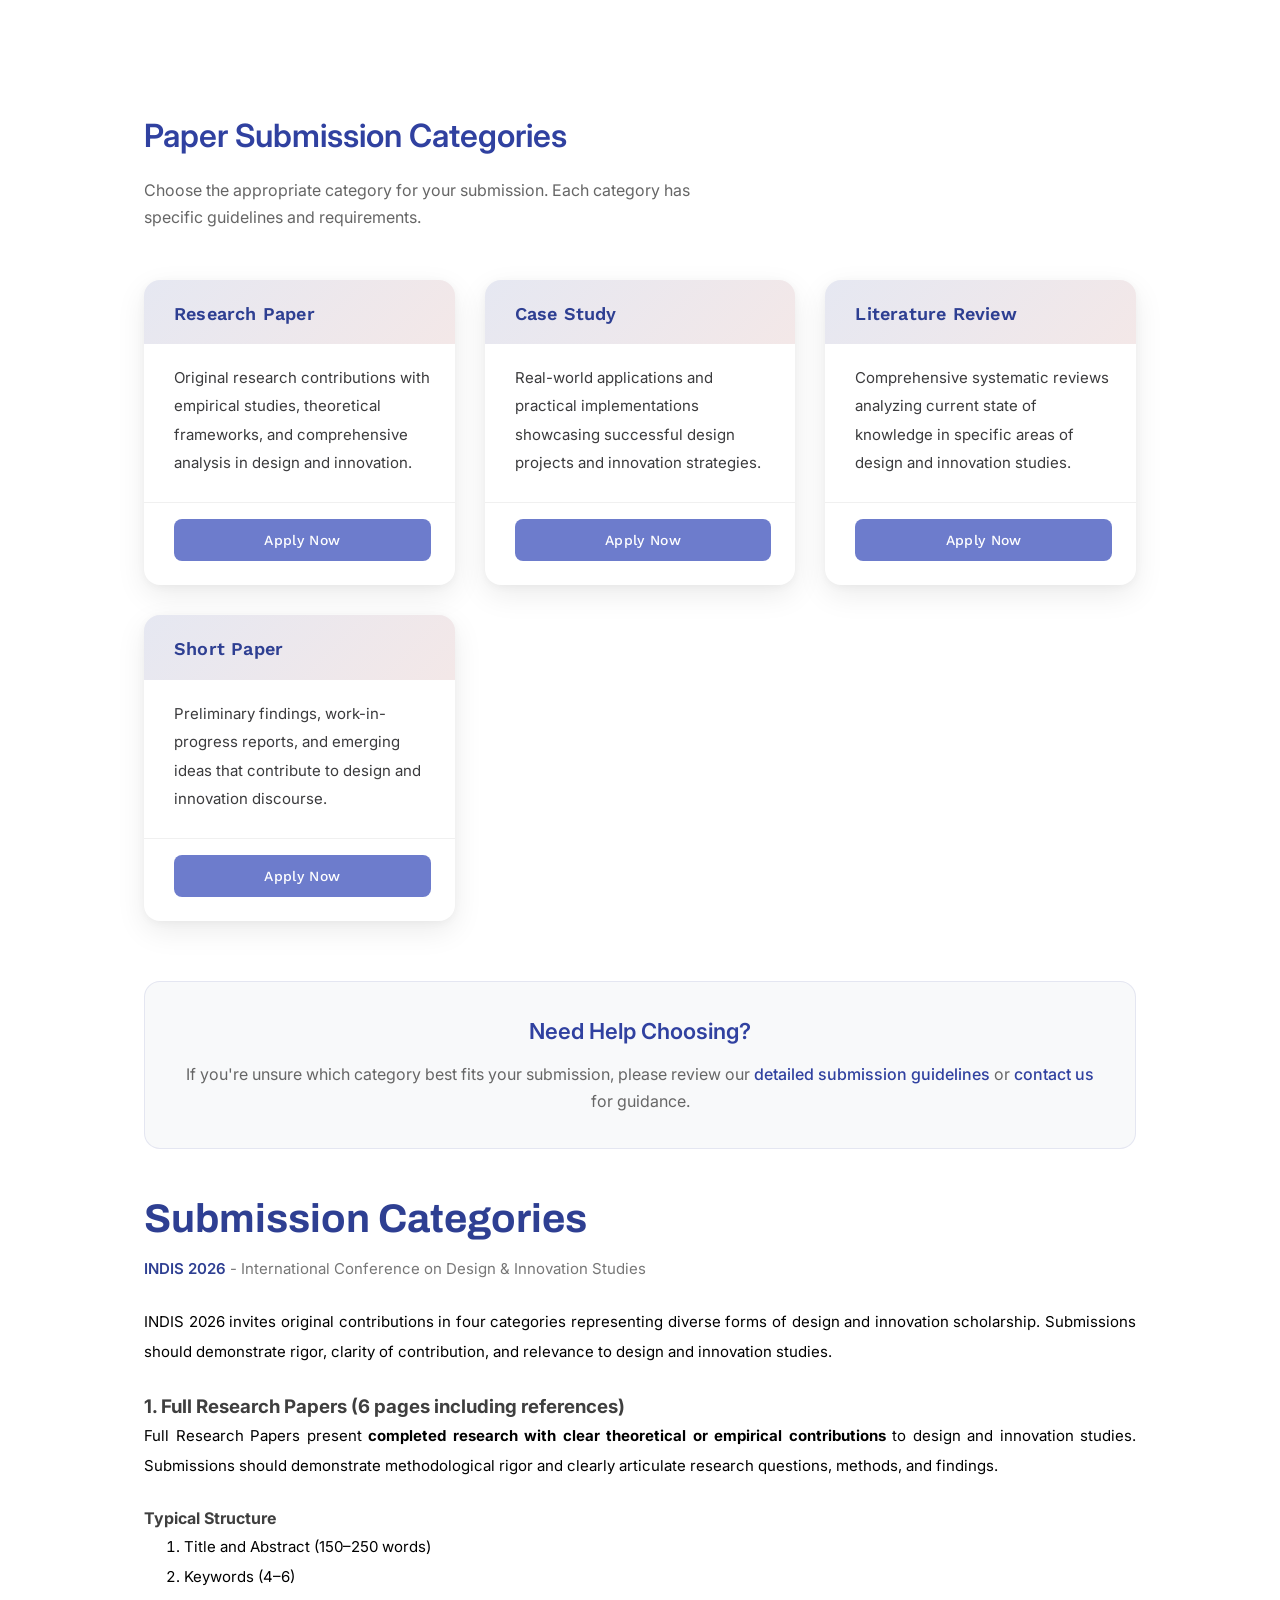
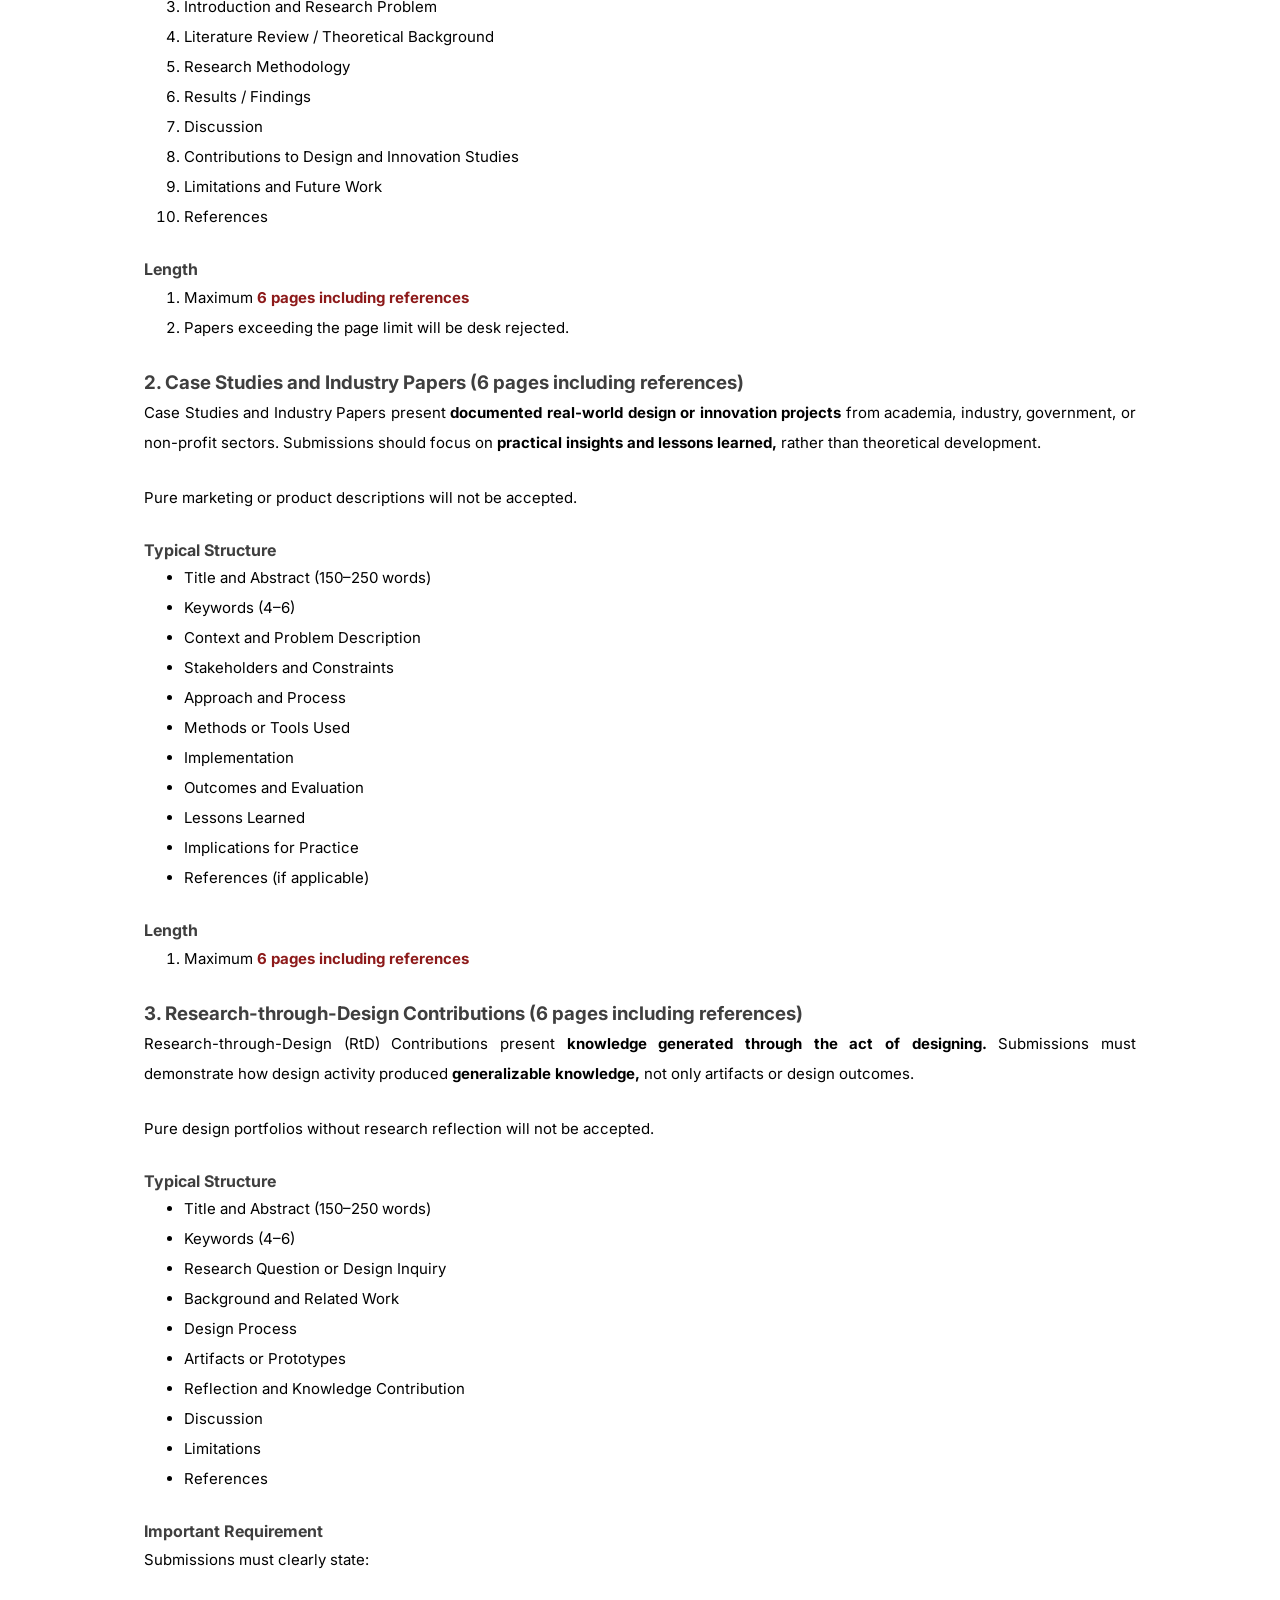
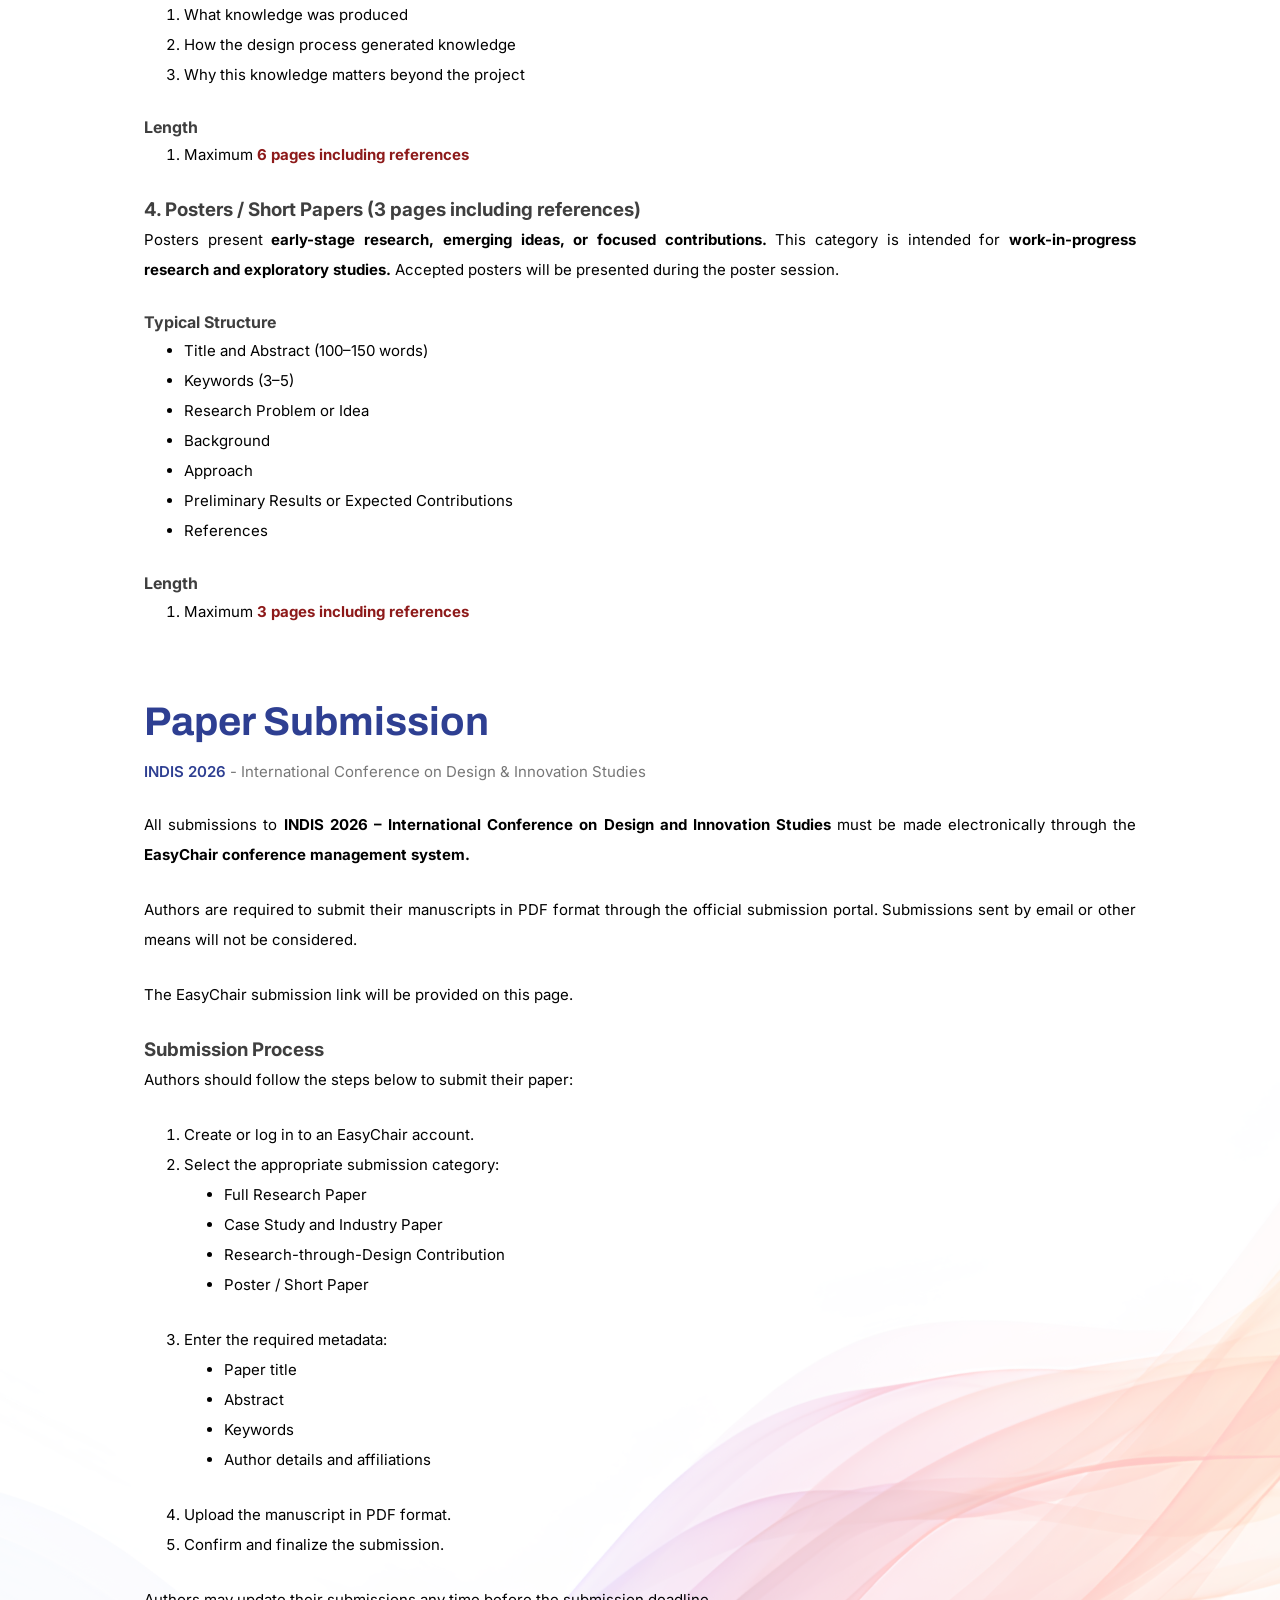
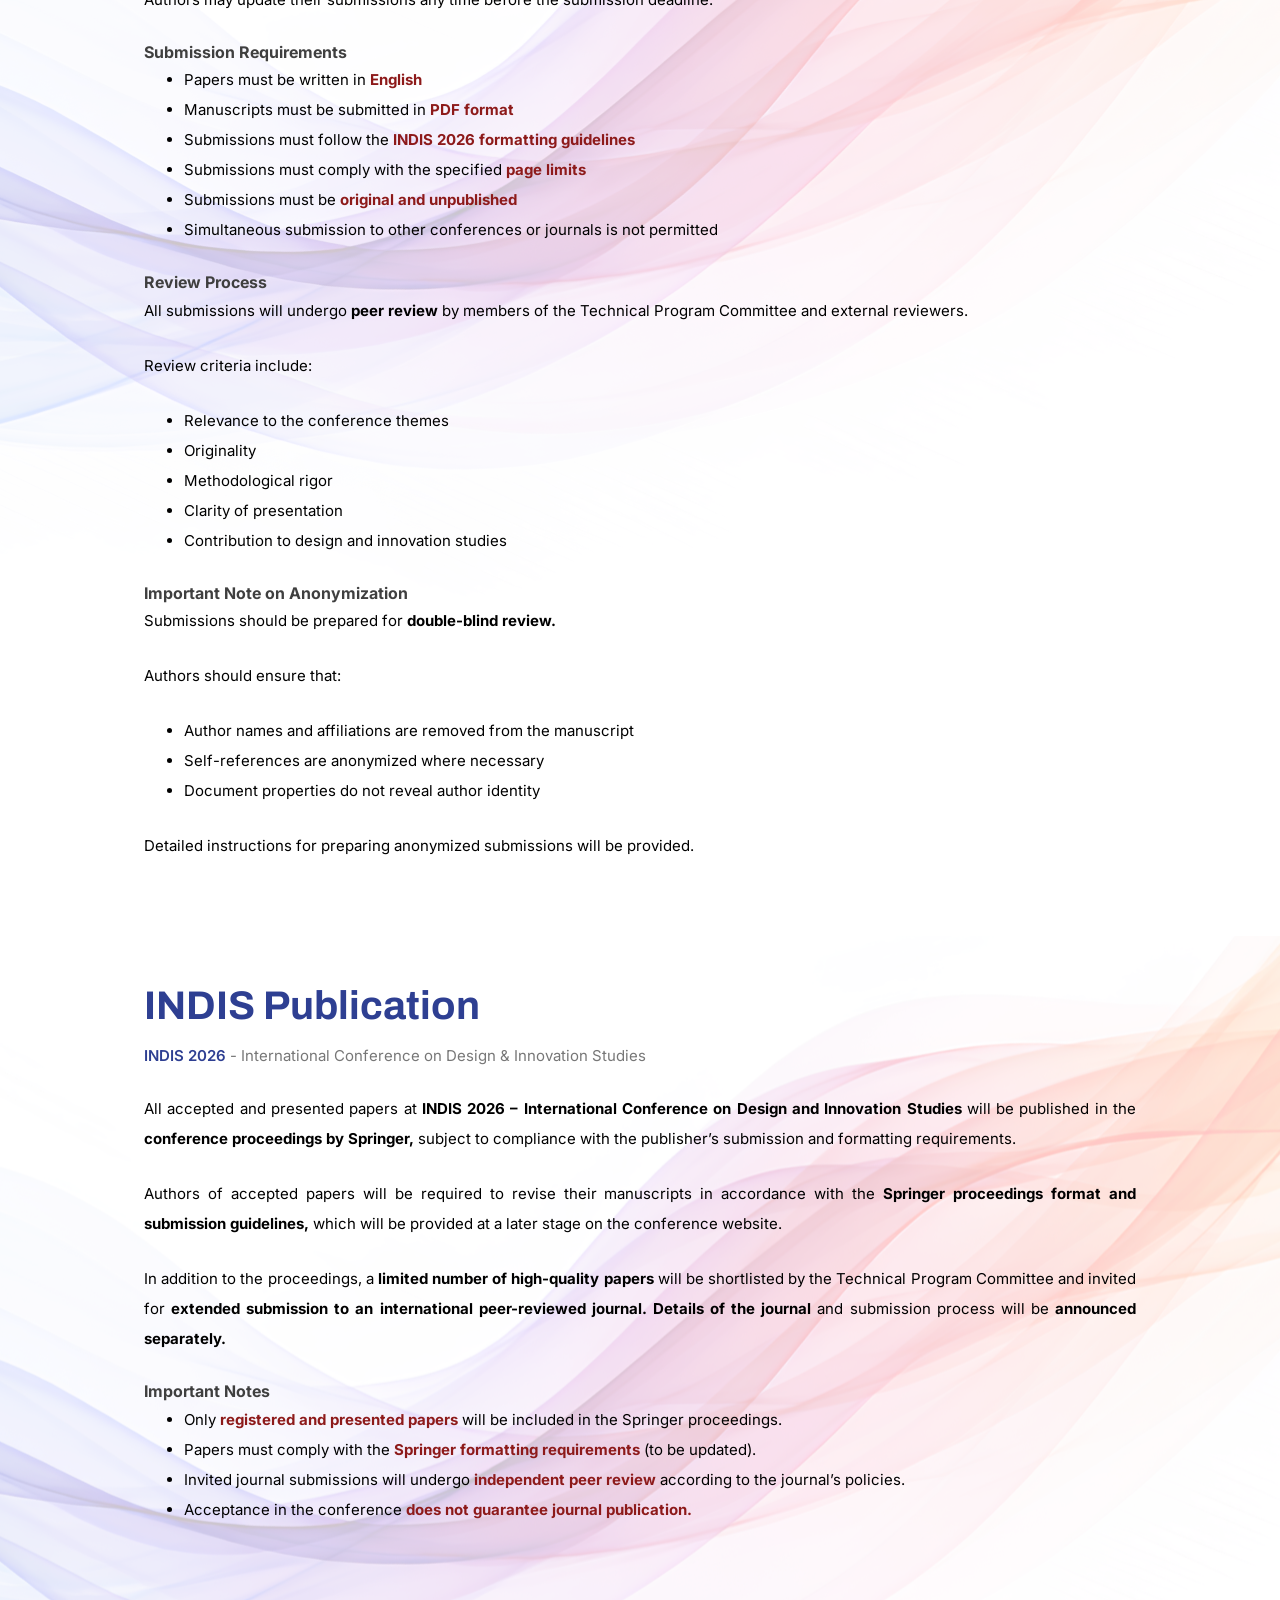
==== call_for_paper.html @ bf3ba9b0 "add call paper page" ====
<!DOCTYPE html>
<html lang="en">

<head>
    <meta charset="UTF-8">
    <meta name="viewport" content="width=device-width, initial-scale=1.0">
    <title>
        INDIS 2026 - International Conference on Design & Innovation Studies
    </title>
    <link rel="icon" type="image/png" href="images/indis_logo.png" />
    <link rel="stylesheet" href="css/style.css" />
    <link rel="stylesheet" href="css/paper.css" />
    <link
        href="https://fonts.googleapis.com/css2?family=Archivo:wght@400;700&family=DM+Sans:wght@400;500&family=Inter:wght@300;400;500;600;700&family=PT+Sans:wght@400;700&family=Work+Sans:wght@400;500&display=swap"
        rel="stylesheet" />
</head>
<body>

    <main class="container">
        <!-- Paper Categories Section -->
        <section class="paper-categories-section">
            <h2>Paper Submission Categories</h2>
            <p>Choose the appropriate category for your submission. Each category has specific guidelines and requirements.</p>
            
            <div class="categories-grid">
                <!-- Research Paper Category -->
                <div class="topic-card">
                    <div class="topic-badge">
                        <p>Research Paper</p>
                    </div>
                    <div class="topic-description">
                        <p>
                            Original research contributions with empirical studies, theoretical frameworks, and comprehensive analysis in design and innovation.
                        </p>
                    </div>
                    <div class="topic-apply">
                        <a href="research-paper-form.html" class="apply-btn">Apply Now</a>
                    </div>
                </div>

                <!-- Case Study Category -->
                <div class="topic-card">
                    <div class="topic-badge">
                        <p>Case Study</p>
                    </div>
                    <div class="topic-description">
                        <p>
                            Real-world applications and practical implementations showcasing successful design projects and innovation strategies.
                        </p>
                    </div>
                    <div class="topic-apply">
                        <a href="case-study-form.html" class="apply-btn">Apply Now</a>
                    </div>
                </div>
                <!-- Literature Review Category -->
                <div class="topic-card">
                    <div class="topic-badge">
                        <p>Literature Review</p>
                    </div>
                    <div class="topic-description">
                        <p>
                            Comprehensive systematic reviews analyzing current state of knowledge in specific areas of design and innovation studies.
                        </p>
                    </div>
                    <div class="topic-apply">
                        <a href="literature-review-form.html" class="apply-btn">Apply Now</a>
                    </div>
                </div>

                <!-- Short Paper Category -->
                <div class="topic-card">
                    <div class="topic-badge">
                        <p>Short Paper</p>
                    </div>
                    <div class="topic-description">
                        <p>
                            Preliminary findings, work-in-progress reports, and emerging ideas that contribute to design and innovation discourse.
                        </p>
                    </div>
                    <div class="topic-apply">
                        <a href="short-paper-form.html" class="apply-btn">Apply Now</a>
                    </div>
                </div>
            </div>

            <div class="submission-info">
                <h3>Need Help Choosing?</h3>
                <p>If you're unsure which category best fits your submission, please review our <a href="submission_guidelines.html">detailed submission guidelines</a> or <a href="contact.html">contact us</a> for guidance.</p>
            </div>
        </section>
    </main>
        <div class="submission--cate-container">
      <section class="submission-cate-section" id="submission">
        <h2>Submission Categories</h2>
        <p class="adv-collab sub-heading">
          <span>INDIS 2026</span> - International Conference on Design & Innovation Studies
        </p>
        <p>INDIS 2026 invites original contributions in four categories representing diverse forms of design and
          innovation scholarship. Submissions should demonstrate rigor, clarity of contribution, and relevance to design
          and innovation studies.</p>
        <h3> 1. Full Research Papers (6 pages including references)</h3>
        <p>Full Research Papers present <b>completed research with clear theoretical or empirical contributions</b> to
          design
          and innovation studies. Submissions should demonstrate methodological rigor and clearly articulate research
          questions, methods, and findings.</p>
        <h4>Typical Structure</h4>
        <ol>
          <li>Title and Abstract (150–250 words)</li>
          <li>Keywords (4–6)</li>
          <li>Introduction and Research Problem</li>
          <li>Literature Review / Theoretical Background</li>
          <li>Research Methodology</li>
          <li>Results / Findings</li>
          <li>Discussion</li>
          <li>Contributions to Design and Innovation Studies</li>
          <li>Limitations and Future Work</li>
          <li>References</li>
        </ol>
        <h4>
          Length
        </h4>
        <ol>
          <li>Maximum <b>6 pages including references</b></li>
          <li>Papers exceeding the page limit will be desk rejected.</li>
        </ol>
        <!-- 2 -->
        <h3>2. Case Studies and Industry Papers (6 pages including references)</h3>
        <p>Case Studies and Industry Papers present <b>documented real-world design or innovation projects</b> from
          academia,
          industry, government, or non-profit sectors. Submissions should focus on <b>practical insights and lessons
            learned,</b> rather than theoretical development.</p>
        <p>Pure marketing or product descriptions will not be accepted.</p>
        <h4>Typical Structure</h4>
        <ul>
          <li>Title and Abstract (150–250 words)</li>
          <li>Keywords (4–6)</li>
          <li>Context and Problem Description</li>
          <li>Stakeholders and Constraints</li>
          <li>Approach and Process</li>
          <li>Methods or Tools Used</li>
          <li>Implementation</li>
          <li>Outcomes and Evaluation</li>
          <li>Lessons Learned</li>
          <li>Implications for Practice</li>
          <li>References (if applicable)</li>
        </ul>

        <h4>
          Length
        </h4>
        <ol>
          <li>Maximum <b>6 pages including references</b></li>
        </ol>

        <!-- 3 -->
        <h3>3. Research-through-Design Contributions (6 pages including references)</h3>
        <p>Research-through-Design (RtD) Contributions present <b>knowledge generated through the act of designing.</b>
          Submissions must demonstrate how design activity produced <b>generalizable knowledge,</b> not only artifacts or
          design outcomes.</p>
        <p>Pure design portfolios without research reflection will not be accepted.</p>
        <h4>Typical Structure</h4>
        <ul>
          <li>Title and Abstract (150–250 words)</li>
          <li>Keywords (4–6)</li>
          <li>Research Question or Design Inquiry</li>
          <li>Background and Related Work</li>
          <li>Design Process</li>
          <li>Artifacts or Prototypes</li>
          <li>Reflection and Knowledge Contribution</li>
          <li>Discussion</li>
          <li>Limitations</li>
          <li>References</li>
        </ul>

        <h4>
          Important Requirement
        </h4>
        <p>Submissions must clearly state:</p>
        <ol>
          <li>What knowledge was produced</li>
          <li>How the design process generated knowledge</li>
          <li>Why this knowledge matters beyond the project</li>
        </ol>

        <h4>
          Length
        </h4>
        <ol>
          <li>Maximum <b>6 pages including references</b></li>
        </ol>

        <!-- 4 -->
        <h3>4. Posters / Short Papers (3 pages including references)</h3>
        <p>Posters present <b>early-stage research, emerging ideas, or focused contributions.</b> This category is intended for
          <b>work-in-progress research and exploratory studies.</b> Accepted posters will be presented during the poster
          session.</p>
        <h4>Typical Structure</h4>
        <ul>
          <li>Title and Abstract (100–150 words)</li>
          <li>Keywords (3–5)</li>
          <li>Research Problem or Idea</li>
          <li>Background</li>
          <li>Approach</li>
          <li>Preliminary Results or Expected Contributions</li>
          <li>References</li>
        </ul>
        <h4>
          Length
        </h4>
        <ol>
          <li>Maximum <b>3 pages including references</b></li>
        </ol>
      </section>
    </div>

    <!-- Paper Submission -->
    <div class="submission-container">
      <section class="submission-section" id="paper-submission">
        <h2>Paper Submission</h2>
        <p class="adv-collab sub-heading">
          <span>INDIS 2026</span> - International Conference on Design & Innovation Studies
        </p>
        <p>All submissions to <b>INDIS 2026 – International Conference on Design and Innovation Studies</b> must be made
          electronically through the <b>EasyChair conference management system.</b></p>

        <p>Authors are required to submit their manuscripts in PDF format through the official submission portal.
          Submissions sent by email or other means will not be considered.</p>

        <p>The EasyChair submission link will be provided on this page.</p>
        <h3> Submission Process</h3>
        <p>Authors should follow the steps below to submit their paper:</p>




        <ol>
          <li>Create or log in to an EasyChair account.</li>
          <li>Select the appropriate submission category:</li>
          <ul>
            <li>Full Research Paper</li>
            <li>Case Study and Industry Paper</li>
            <li>Research-through-Design Contribution</li>
            <li>Poster / Short Paper</li>
          </ul>
          <li>Enter the required metadata:</li>
          <ul>
            <li>Paper title</li>
            <li>Abstract</li>
            <li>Keywords</li>
            <li>Author details and affiliations</li>
          </ul>
          <li>Upload the manuscript in PDF format.</li>
          <li>Confirm and finalize the submission.</li>
        </ol>
        <p>Authors may update their submissions any time before the submission deadline.</p>
        <h4>
          Submission Requirements
        </h4>
        <ul>
          <li>Papers must be written in <b>English</b></li>
          <li>Manuscripts must be submitted in <b>PDF format</b></li>
          <li>Submissions must follow the <b>INDIS 2026 formatting guidelines</b></li>
          <li>Submissions must comply with the specified <b>page limits</b></li>
          <li>Submissions must be <b>original and unpublished</b></li>
          <li>Simultaneous submission to other conferences or journals is not permitted</li>
        </ul>
        <h4>
          Review Process
        </h4>
        <p>
          All submissions will undergo <b>peer review</b> by members of the Technical Program Committee and external
          reviewers.
        </p>
        <p>Review criteria include:</p>
        <ul>
          <li>Relevance to the conference themes</li>
          <li>Originality</li>
          <li>Methodological rigor</li>
          <li>Clarity of presentation</li>
          <li>Contribution to design and innovation studies</li>
        </ul>
        <h4>
          Important Note on Anonymization
        </h4>
        <p>
          Submissions should be prepared for <b>double-blind review.</b>
        </p>
        <p>Authors should ensure that:</p>
        <ul>
          <li>Author names and affiliations are removed from the manuscript</li>
          <li>Self-references are anonymized where necessary</li>
          <li>Document properties do not reveal author identity</li>
        </ul>
        <p>Detailed instructions for preparing anonymized submissions will be provided.</p>
      </section>
    </div>

    <!-- INDIS Publication -->
    <div class="submission-container" id="publication">
      <section class="submission-section">
        <h2>INDIS Publication</h2>
        <p class="adv-collab sub-heading">
          <span>INDIS 2026</span> - International Conference on Design & Innovation Studies
        </p>
        <p>
          All accepted and presented papers at <b>INDIS 2026 – International Conference on Design and Innovation
            Studies</b> will be published in the <b>conference proceedings by Springer,</b> subject to compliance with
          the publisher’s submission and formatting requirements.
        </p>
        <p>Authors of accepted papers will be required to revise their manuscripts in accordance with the <b>Springer
            proceedings format and submission guidelines,</b> which will be provided at a later stage on the conference
          website.</p>
        <p>
          In addition to the proceedings, a <b>limited number of high-quality papers</b> will be shortlisted by the
          Technical Program Committee and invited for <b>extended submission to an <b>international peer-reviewed
              journal</b>. Details of the journal</b> and submission process will be <b>announced separately.</b>
        </p>
        <h4>
          Important Notes
        </h4>
        <ul>
          <li>Only <b>registered and presented papers</b> will be included in the Springer proceedings.</li>
          <li>Papers must comply with the <b>Springer formatting requirements</b> (to be updated).</li>
          <li>Invited journal submissions will undergo <b>independent peer review</b> according to the journal’s
            policies.</li>
          <li>Acceptance in the conference <b>does not guarantee journal publication.</b></li>
        </ul>
      </section>

    </div>

    <script src="js/main.js"></script>
</body>

</html>
---- css/style.css ----
/* Reset and Base Styles */
* {
    margin: 0;
    padding: 0;
    box-sizing: border-box;
}

html {
    scroll-behavior: smooth;
}

body {
    font-family: 'Inter', sans-serif;
    line-height: 1.6;
    color: #3f3f3f;
    background-color: #fff;
    overflow-x: hidden;
}

.container {
    max-width: 1632px;
    margin: 0 auto;
    padding: 50px 144px;
}

/* ========== BASE (Desktop) ========== */
.side-menu {
    position: fixed;
    top: 0;
    left: -400px;
    width: 390px;
    height: 100vh;

    display: flex;
    flex-direction: column;

    background: transparent;
    backdrop-filter: blur(20px);
    border: 1px solid rgba(0, 0, 0, 0.16);
    border-radius: 0 20px 20px 0;

    z-index: 1000;
    transition: left 0.3s ease;
    padding: 50px;
    padding-right: 0px;
}

.side-menu.active {
    left: 0;
}

.menu-close {
    position: absolute;
    top: 50px;
    left: 50px;
    background: none;
    border: none;
    cursor: pointer;
    width: 55px;
    height: 55px;
    display: flex;
    align-items: center;
    justify-content: center;
}

.menu-links {
    flex-grow: 1;
    margin-top: 100px;
}

.menu-links a {
    display: block;
    font-family: 'Inter', sans-serif;
    font-weight: 500;
    font-size: 15px;
    line-height: 30px;
    color: rgba(255, 255, 255, 0.7);
    text-decoration: none;
    margin-bottom: 8px;
    transition: color 0.3s ease;
}

.menu-links a:hover {
    color: #3041a0;
}

.menu-divider {
    width: 278px;
    height: 1px;
    background: #ccc;
    margin: 26px 0;
}

.side-menu .social-media {
    display: flex;
    gap: 29px;
    align-items: center;
    margin-top: auto;
    bottom: 20px;
    /* sticks to bottom */
}

.side-menu .social-media a img {
    width: 25px;
    height: 25px;
    transition: opacity 0.3s ease;
}

/* Hero Section */
.hero {
    position: relative;
    width: 100%;
    height: 75vh;
    min-height: 700px;
    background: url('../images/hero-bg.png') center/cover no-repeat;
    overflow: hidden;
}

.hero-overlay {
    position: absolute;
    inset: 0;
    background: linear-gradient(90deg,
            rgba(0, 0, 0, 0.75) 0%,
            rgba(0, 0, 0, 0.4) 50%,
            rgba(0, 0, 0, 0.2) 100%);
}

.hamburger-menu {
    position: fixed;
    top: 28px;
    left: 28px;
    width: 54px;
    height: 54px;
    border-radius: 50%;

    background: rgba(20, 20, 20, 0.65);
    backdrop-filter: blur(14px);
    -webkit-backdrop-filter: blur(14px);

    display: flex;
    flex-direction: column;
    justify-content: center;
    align-items: center;
    gap: 6px;

    cursor: pointer;
    z-index: 2000;

    box-shadow:
        0 8px 24px rgba(0, 0, 0, 0.25),
        0 2px 6px rgba(0, 0, 0, 0.15);

    transition:
        transform 0.25s ease,
        background 0.3s ease,
        box-shadow 0.3s ease;
}

/* Bars */
.hamburger-menu span {
    width: 22px;
    height: 2px;
    background: #ffffff;
    border-radius: 2px;
    transition: all 0.3s ease;
}

/* Hover effect */
.hamburger-menu:hover {
    transform: scale(1.06);
    background: rgba(20, 20, 20, 0.8);
    box-shadow:
        0 12px 30px rgba(0, 0, 0, 0.35),
        0 4px 12px rgba(0, 0, 0, 0.2);
}


.hero-social {
    position: absolute;
    bottom: 120px;
    left: 30px;
    z-index: 10;
    display: flex;
    gap: 15px;
}

.hero-social a {
    display: flex;
    align-items: center;
    justify-content: center;
    transition: opacity 0.3s ease;
}

.hero-social a:hover {
    opacity: 0.7;
}

.hero-social img {
    width: 18px;
    height: 18px;
}

.hero-content {
    position: relative;
    z-index: 10;

    min-height: 100%;

    display: grid;
    align-content: center;

    max-width: 1400px;
    margin-inline: auto;

    padding-inline: clamp(32px, 7vw, 160px);
    padding-block: clamp(32px, 4vw, 160px);

    row-gap: clamp(18px, 3vh, 27px);
    padding-right: 0px;
}

.hero-row-gap {
    height: 10px;
}

.logo-section {
    display: flex;
    align-items: flex-start;
    gap: 24px;
}

.iitg-logo {
    width: 300px;
    height: auto;
    object-fit: contain;
    position: relative;
    z-index: 1;
}

.conference-branding {
    display: flex;
    flex-direction: column;
    gap: 6px;
}

.indis-logo {
    display: flex;
    align-items: baseline;
    gap: 8px;
    margin-bottom: 5px;
}

.indis-text {
    color: #FFF;
    font-family: Inter;
    font-size: 36px;
    font-style: normal;
    font-weight: 700;
    line-height: 1;
    letter-spacing: 1px;
}

.indis-year {
    color: rgba(255, 255, 255, 0.85);
    font-family: Inter;
    font-size: 20px;
    font-style: normal;
    font-weight: 400;
    line-height: 1;
}

.hero-title-section {
    display: grid;
    grid-template-columns: minmax(0, 700px) auto;
    align-items: start;
    flex: unset;
    margin-top: 0;

    /* Make height fit content only */
    height: max-content;
}

.title-wrapper {
    display: flex;
    flex-direction: column;
    gap: 0;
}

.hero-subtitle {
    color: rgba(255, 255, 255, 0.7);
    font-family: Inter;
    font-size: 14px;
    font-weight: 400;
    letter-spacing: 0.5px;
}

.hero-title-section h1 {
    color: #FFF;
    font-family: Inter;
    font-style: normal;
    font-weight: 700;
    margin: 0;
    padding-left: 1px;
    max-width: 635px;
    line-height: 1.15;
    text-align: center;
    font-size: clamp(20px, 2.08vw, 30px);
}

.hero-title-asia {
    display: grid;
    grid-template-columns: minmax(0, 600px) auto;
    align-items: center;

}


.hero-title-asia .title-wrapper {
    align-items: center;
}

.date-section {
    display: flex;
    align-items: center;
    gap: 20px;
    margin: 0;
}

.date-section p {
    color: #FFF;
    font-family: Inter;
    font-size: 24px;
    font-style: normal;
    font-weight: 400;
    margin-top: 14px;
    line-height: normal;
}

.date-divider {
    width: 2px;
    height: 175px;
    background: rgba(255, 255, 255, 0.8);
}

.conference-date {
    font-family: Inter;
    font-weight: 400;
    font-size: 26px;
    color: #fff;
    line-height: 1.3;
    padding-left: 110px;
}

/* .organizers {
    display: flex;
    align-items: center;
    justify-content: start;
    gap: 180px;
    width: 100%;
    margin-top: auto;
    padding-top: 20px;
    color: white;
} */

.organizers {
    display: flex;
    flex-direction: row;
    justify-content: space-between;
    gap: clamp(40px, 8vw, 180px);
    /* flex-wrap: wrap; */
}


.organizer {
    display: flex;
    align-items: center;
    gap: 12px;
}

.org-icon {
    width: 100px;
    height: 100px;
    flex-shrink: 0;
    display: flex;
    align-items: center;
    justify-content: center;
}

.org-icon img {
    width: 100%;
    height: 100%;
    object-fit: contain;
}

.event-date {
    display: flex;
    flex-direction: column;
}

.organizer p {
    color: #FFF;
    font-family: Inter;
    font-size: 26px;
    font-style: normal;
    font-weight: 600;
    line-height: 1.3;
}

.co-organizers {
    width: 100%;
    display: flex;
    flex-direction: column;
    align-items: center;
    text-align: center;
    justify-items: center;
    gap: 20px;
    margin-top: 21px
}

.co-organizers p {
    color: #FFF;
    font-family: Inter;
    font-size: 20.445px;
    font-style: normal;
    font-weight: 500;
    line-height: normal;
}

.co-org-label {
    font-family: 'Inter', sans-serif;
    font-size: 11px;
    color: rgba(255, 255, 255, 0.7);
    margin-bottom: 8px;
    text-transform: capitalize;
}

.co-org-logos {
    display: flex;
    justify-content: center;
    gap: 60px;

}

.co-org-logos img {
    width: 143px;
    height: 60px;
    aspect-ratio: 285/86;

}

.supporting-organizers {
    width: 100%;
    display: flex;
    flex-direction: column;
    align-items: center;
    text-align: center;
    justify-items: center;
    gap: 10px;
    margin-top: 21px
}

.supporting-organizers p {
    color: #FFF;
    font-family: Inter;
    font-size: 20.445px;
    font-style: normal;
    font-weight: 500;
    line-height: normal;
}

.support-org-label {
    font-family: 'Inter', sans-serif;
    font-size: 11px;
    color: rgba(255, 255, 255, 0.7);
    margin-bottom: 4px;
    text-transform: capitalize;
}

.support-org-logos {
    display: flex;
    justify-content: center;
    gap: 0px;

}

.support-org-logos img {
    width: 220px;
    height: 87px;
    aspect-ratio: 285/86;

}

.sponsor-logo {
    width: 285px;
    height: 86px;
    aspect-ratio: 285/86;
}

#emblem {
    height: 73px;
    width: auto !important;
}


.hero-title-asia .org-icon {
    display: block;
    /* remove flex */
    width: 100%;
    height: 100%;
}


.hero-title-asia .org-icon img {
    width: 100%;
    height: 100%;
    object-fit: contain;
}

.hero-title-asia .org-icon img {
    width: clamp(120px, 18vw, 307px);
    height: auto;
    display: block;
}

/* Timeline Section */
.timeline-section {
    height: 100%;
    position: relative;
    padding: 20px 50px;
    background: transparent;
    overflow: hidden;
}

.timeline-above-bar {
    width: 2px;
    height: 29px;
    margin: 0 auto 0px;
}

#timeline-above-bar-1 {
    background-color: #30439F;
}

#timeline-above-bar-2 {
    background-color: #FAA313;
}

#timeline-above-bar-3 {
    background-color: #E88018;
}

#timeline-above-bar-4 {
    background-color: #A71A19;
}

.timeline {
    display: flex;
    justify-content: space-between;
    align-items: center;
    position: relative;
    max-width: 1300px;
    margin: 90px auto;
    padding: 0 40px;
    height: 46px;
}

.timeline-bar {
    position: absolute;
    top: 50%;
    height: 46px;
    border-radius: 0;
    transform: translateY(-50%);
}

#timeline-bar-1 {
    background: #30439F;
    width: 75%;
    height: 46px;
    right: 0;
    border-radius: 23px;
    border-top-right-radius: 0px;
    border-bottom-right-radius: 0px;
    z-index: 1;
}

#timeline-bar-2 {
    background: #FAA313;
    width: 75%;
    height: 46px;
    right: 22px;
    border-radius: 23px;
    border-top-right-radius: 0px;
    border-bottom-right-radius: 0px;
    z-index: 2;
}

#timeline-bar-3 {
    background: #E88018;
    width: 75%;
    height: 46px;
    right: 44px;
    border-radius: 23px;
    /* border-top-right-radius: 0px;
    border-bottom-right-radius: 0px; */
    z-index: 3;
}

/* #timeline-bar-4 {
    background: #A71A19;
    width: 75%;
    height: 46px;
    right: 66px;
    border-radius: 23px;
    z-index: 4;
} */

.timeline-content {
    position: absolute;
    text-align: center;
    z-index: 20;
    text-align: center;
    font-family: Poppins;
    font-size: 14px;
    font-style: normal;
    font-weight: 400;
    line-height: normal;
}

.timeline {
    position: relative;
    max-width: 1300px;
    margin: 90px auto;
    padding: 0 40px;
    height: 120px;
}

/* Each timeline section takes equal width */
.timeline-bar {
    position: relative;
    width: 25%;
    float: left;
    text-align: center;
}

/* DOT — centered automatically */
.timeline-dot {
    width: 22px;
    height: 22px;
    border-radius: 50%;
    border: 4px solid #fff;
    margin: 0 auto;
    position: relative;
    top: 50%;
    transform: translateY(-50%);
    z-index: 10;
}

/* Dot colors */
#timeline-dot-1 {
    background: #30439F;
}

#timeline-dot-2 {
    background: #FAA313;
}

#timeline-dot-3 {
    background: #E88018;
}

#timeline-dot-4 {
    background: #A71A19;
}

/* Content */
.timeline-content {
    position: relative;
    margin-top: 24px;
    text-align: center;
}

/* Alternate up/down layout */
.timeline-bar:nth-child(even) .timeline-content {
    margin-top: -75px;
}


.timeline-date {
    font-family: 'Inter', sans-serif;
    font-weight: 600;
    font-size: 16px;
    color: #A5262B;
    display: block;
    margin-bottom: 4px;
    white-space: nowrap;
}

.timeline-title {
    font-family: 'Inter', sans-serif;
    font-weight: 400;
    font-size: 13px;
    color: #666;
    white-space: nowrap;
    line-height: 1.4;
}

/* Overview Section */
.overview-section {
    padding: 50px 0;
    background: transparent;
}

.overview-section .container {
    display: flex;
    gap: 80px;
}

.overview-content {
    flex: 1;
    max-width: 974px;
}

.overview-content h2 {
    font-family: 'Archivo', sans-serif;
    font-weight: 700;
    font-size: 40px;
    line-height: 1;
    color: #2e3f92;
    margin-bottom: 7px;
}

.overview-content p {
    font-family: 'PT Sans', sans-serif;
    font-weight: 400;
    font-size: 15px;
    line-height: 30px;
    color: #000;
    text-align: left;
}

.overview-content p b {
    color: #8D1A1A;
}

.overview-sidebar {
    margin-top: 100px;
    padding-left: 50px;
}

.overview-sidebar h3 {
    color: #314AA7;
    font-family: Archivo;
    font-size: 40px;
    font-style: normal;
    font-weight: 500;
    line-height: 59.7px;
    /* 119.4% */
    letter-spacing: -1px;
}

.overview-divider {
    width: 2px;
    margin-top: 100px;
    height: 144px;
    border-radius: 28px;
    background: #E8E8E8;
}

.design-icon img {
    width: 137px;
    height: 137px;
}

.conference-description {
    font-family: 'PT Sans', sans-serif;
    font-weight: 400;
    font-size: 20px;
    line-height: 30px;
    color: #000;
    max-width: 974px;
    margin-top: 40px;
}

/* Align conference description with overview text column */
.conference-description-container {
    display: flex;
    justify-content: flex-start;
    margin: auto;
    max-width: 1632px;
}

.conference-description {
    max-width: 974px;
    margin-left: 0;
}

/* Call for Papers Section */
.call-for-papers {
    width: 100%;
    padding: 50px 0;
    background: transparent;
}

.call-for-papers h2 {
    color: #2e3f92;
    font-family: Archivo;
    font-size: 40px;
    font-style: normal;
    font-weight: 700;
    line-height: 1;
    margin-bottom: 10px;
    /* 99.625% */
}


.cfp-intro {
    display: flex;
    gap: 20px;
    margin-bottom: 60px;
    flex-direction: column;
    text-align: justify;

}

.cfp-intro p b {
    color: #8D1A1A;
    font-size: 15px;
}

.cfp-item {
    display: flex;
    gap: 24px;
    align-items: flex-start;
}

.cfp-icon {
    flex-shrink: 0;
    width: 40px;
    height: 40px;
}

.cfp-icon img {
    width: 100%;
    height: 100%;
}

.cfp-intro p {

    font-family: 'PT Sans', sans-serif;
    font-weight: 400;
    font-size: 15px;
    line-height: 30px;
    color: #000;
    text-align: justify;
}

.cfp-item strong {
    font-weight: 700;
}

.topics-container {
    display: flex;
    flex-direction: column;
    gap: 60px;
}

.theme-section {
    width: 100%;
}

.theme-title {
    font-family: 'Archivo', sans-serif;
    font-weight: 600;
    font-size: 32px;
    line-height: 1.2;
    color: #2e3f92;
    margin-bottom: 30px;
    /* text-align: center; */
    position: relative;
    margin-top: 15px;
}

.theme-title::after {
    content: '';
    display: block;
    width: 80px;
    height: 3px;
    background: linear-gradient(90deg, #2e3f92 0%, #8D1A1A 100%);
    /* margin: 15px auto 0; */
    border-radius: 2px;
}

.topics-grid {
    display: grid;
    grid-template-columns: repeat(3, 1fr);
    gap: 30px;
}

.topic-card {
    background: #ffffff;
    border-radius: 16px;
    box-shadow:
        0 10px 30px rgba(0, 0, 0, 0.08),
        0 2px 8px rgba(0, 0, 0, 0.04);
    display: flex;
    flex-direction: column;
    min-height: 240px;
    overflow: hidden;
    position: relative;
}

/* Accent strip */
.topic-card::before {
    content: "";
    position: absolute;
    top: 0;
    left: 0;
    width: 6px;
    height: 100%;
}

/* Header / Badge */
.topic-badge {
    background: linear-gradient(135deg,
            rgba(46, 63, 146, 0.12),
            rgba(141, 26, 26, 0.10));
    padding: 22px 24px 18px 30px;
}

.topic-badge p {
    font-family: 'Work Sans', sans-serif;
    color: #2e3f92;
    font-weight: 600;
    font-size: 18px;
    line-height: 1.35;
    margin: 0;
    letter-spacing: 0.2px;
}

/* Description */
.topic-description {
    padding: 20px 24px 24px 30px;
    flex: 1;
}

.topic-description p {
    font-family: 'Inter', sans-serif;
    font-weight: 400;
    font-size: 15px;
    line-height: 1.9;
    color: #3b3b3d;
    margin: 0;
}


/* Types of Submissions Section */
/* .types-submissions {
    padding: 100px 0;
    background: transparent;
} */

.types-submissions h2 {
    font-family: 'Archivo', sans-serif;
    font-weight: 700;
    font-size: 40px;
    line-height: 1;
    color: #2e3f92;
    margin-bottom: 21px;
}

.submission-types {
    display: flex;
    flex-direction: column;
    justify-content: flex-start;
    gap: 20px;
    padding-left: 50px;
    max-width: 100%;
    margin: 0 auto 40px;
}

.submission-type p {
    font-family: 'PT Sans', sans-serif;
    font-weight: bold;
    font-size: 15px;
    color: #555;
    /* background: #ffffff00; */
}

.submission-type h3 {
    font-family: 'Inter', sans-serif;
    font-weight: 600;
    font-size: 16px;
    line-height: 1.3;
    color: #000000;
    margin: 0;
}

.submission-note {
    text-align: justify;
    width: 80%;
    padding-left: 30px;
    margin-top: 50px;
}

.submission-note p {
    font-family: 'PT Sans', sans-serif;
    font-weight: 600;
    font-size: 15px;
    line-height: 28px;
    color: #8D1A1A;
    margin: 0 auto;
}

/* Important Dates Section */
.important-dates {
    padding: 50px 0;
    background: transparent;
}

.important-dates h2 {
    font-family: 'Archivo', sans-serif;
    font-weight: 700;
    font-size: 40px;
    line-height: 1;
    color: #2e3f92;
    margin-bottom: 15px;
}

.dates-list {
    list-style-type: disc;
    gap: 40px;
    padding-left: 40px;
}

.date-card p {
    font-family: 'PT Sans', sans-serif;
    font-weight: 400;
    font-size: 15px;
    line-height: 30px;
    color: #000;
    text-align: justify;
}

.date-card .dates {
    font-family: 'PT Sans', sans-serif;
    font-weight: 600;
    font-size: 15px;
    line-height: 40px;
    padding-left: 10px;
    color: #333;
}

/* Organisation Section */
.organisation-section {
    padding: 50px 0;
    background: transparent;
}

.organisation-section h2 {
    font-family: 'Archivo', sans-serif;
    font-weight: 700;
    font-size: 40px;
    line-height: 1;
    color: #2e3f92;
    margin-bottom: 17px;
}

.org-description {
    font-family: 'PT Sans', sans-serif;
    font-weight: 400;
    font-size: 16px;
    line-height: 30px;
    color: #333;
    margin-bottom: 60px;
}

.committee-grid {
    display: grid;
    grid-template-columns: repeat(3, 1fr);
    gap: 30px;
}

.committee-card {
    background: white;
    border-radius: 18px;
    padding: 40px 38px;
    min-height: 439px;
    box-shadow: 0 4px 14px 1px rgba(0, 0, 0, 0.16);

}

.card-header {
    display: flex;
    justify-content: space-between;
    align-items: flex-start;
    margin-bottom: 20px;
}

.card-icon {
    width: 65px;
    height: 65px;
}

.card-icon img {
    width: 100%;
    height: 100%;
}

.card-number {
    color: #A71A19;
    text-align: right;
    font-feature-settings: 'liga' off, 'clig' off;
    font-family: Inter;
    font-size: 60px;
    font-style: normal;
    font-weight: 400;
    line-height: 103%;
    /* 61.8px */
    letter-spacing: 0.6px;
}

.card-divider {
    width: 100%;
    height: 1px;
    background: rgba(0, 0, 0, 0.2);
    margin: 20px 0;
}

.committee-card h3 {
    color: #A71A19;
    font-feature-settings: 'liga' off, 'clig' off;
    font-family: Inter;
    font-size: 20px;
    font-style: normal;
    font-weight: 400;
    line-height: 140%;
    /* 28px */
    letter-spacing: -0.2px;
}

.committee-card h3 .arrow {
    font-size: 16px;
    color: #666;
}

.committee-card p {
    color: #434343;
    font-feature-settings: 'liga' off, 'clig' off;
    font-family: "Segoe UI";
    font-size: 16px;
    font-style: normal;
    font-weight: 400;
    line-height: 131%;
    /* 23.58px */
    letter-spacing: -0.18px;
}

.committee-card .secondary-text {
    color: #666;
    font-size: 14px;
}

/* Jury Section */
.jury-section {
    padding: 100px 0;
    background: transparent;
}

.jury-section h2 {
    font-family: 'Archivo', sans-serif;
    font-weight: 700;
    font-size: 40px;
    line-height: 1;
    color: #2e3f92;
    margin-bottom: 50px;
}

.jury-navigation {
    position: relative;
    margin-bottom: 30px;
}

.nav-arrow {
    position: absolute;
    top: 50%;
    transform: translateY(-50%);
    width: 40px;
    height: 40px;
    background: #fff;
    border: 1px solid #ddd;
    border-radius: 50%;
    cursor: pointer;
    display: flex;
    align-items: center;
    justify-content: center;
    font-size: 16px;
    transition: all 0.3s ease;
}

.nav-arrow:hover {
    background: #2e3f92;
    color: #fff;
}

.nav-arrow.left {
    left: -50px;
}

.nav-arrow.right {
    right: -50px;
}

/* .jury-grid {
    display: grid;
    grid-template-columns: repeat(4, 1fr);
    gap: 38px;
}

.jury-card {
    background: linear-gradient(180deg, #f5f5f5 0%, #fff 100%);
    border-radius: 12px;
    overflow: hidden;
}

.jury-image {
    width: 100%;
    height: 220px;
    background: linear-gradient(135deg, #667eea 0%, #764ba2 100%);
}

.jury-info {
    padding: 20px;
}

.jury-info h4 {
    font-family: 'Inter', sans-serif;
    font-weight: 600;
    font-size: 20px;
    color: #000;
    margin-bottom: 4px;
}

.jury-info .job-title {
    font-family: 'Inter', sans-serif;
    font-weight: 400;
    font-size: 14px;
    color: #666;
    margin-bottom: 14px;
}

.jury-info .bio {
    font-family: 'Inter', sans-serif;
    font-weight: 400;
    font-size: 14px;
    line-height: 22px;
    color: #333;
    margin-bottom: 20px;
}

.jury-social {
    display: flex;
    gap: 20px;
}

.jury-social a img {
    width: 26px;
    height: 24px;
    opacity: 0.7;
    transition: opacity 0.3s ease;
}

.jury-social a:hover img {
    opacity: 1;
}

.jury-dots {
    display: flex;
    justify-content: center;
    gap: 10px;
    margin-top: 50px;
}

.jury-dots .dot {
    width: 12px;
    height: 12px;
    background: #ddd;
    border-radius: 50%;
    cursor: pointer;
    transition: background 0.3s ease;
}

.jury-dots .dot.active {
    background: #2e3f92;
    width: 30px;
    border-radius: 6px;
} */

/* background images  */
.timeline-overview-content {
    position: relative;
}

.timeline-overview-content::before {
    content: '';
    position: absolute;
    top: 0;
    left: 0;
    right: 0;
    bottom: 0px;
    background-image: url('../images/images/bg_6.png');
    background-position: center;
    background-size: auto;
    background-repeat: no-repeat;
    transform: rotate(0deg);
    z-index: -1;
}

.papers-section-content {
    position: relative;
    overflow: hidden;
}

.papers-section-content::before,
.papers-section-content::after {
    content: '';
    position: absolute;
    left: 0;
    right: 0;
    height: 60%;
    background-position: center top;
    background-size: auto;
    background-repeat: no-repeat;
    z-index: -1;
}

.papers-section-content::before {
    top: 0;
    background-image: url('../images/images/bg_1.png');
}

.papers-section-content::after {
    bottom: 0;
    background-image: url('../images/images/bg_2.png');
}

.for-bg-date {
    position: relative;
    height: 100%;
}

.for-bg-date::before {
    content: '';
    position: absolute;
    top: 0;
    left: 0;
    right: 0;
    bottom: 0px;
    background-image: url('../images/images/bg_1.png');
    background-position: center;
    background-size: auto;
    background-repeat: no-repeat;
    transform: rotate(0deg);
    z-index: -1;
}

.adv-section {
    position: relative;
    overflow: hidden;
    background-image: url('../images/images/bg_1.png'), url('../images/images/bg_2.png');
    background-position: center bottom, center top;
    background-size: auto, auto;
    background-repeat: no-repeat, no-repeat;
}

.adv-section::before,
.adv-section::after {
    content: '';
    position: absolute;
    left: 0;
    right: 0;
    background-position: center, center;
    background-size: auto, auto;
    background-repeat: no-repeat, no-repeat;
    z-index: -1;
}

.adv-award::before {
    content: '';
    position: absolute;
    top: 0;
    left: 0;
    right: 0;
    bottom: 0px;
    background-image: url('../images/images/bg_1.png');
    background-position: center;
    background-size: auto;
    background-repeat: no-repeat;
    transform: rotate(0deg);
    z-index: -1;
}

/* TOP backgrounds */
.adv-section::before {
    top: 0;
    height: 50%;
    background-image: url('../images/images/bg_2.png'), url('../images/images/bg_3.png');
}

/* BOTTOM backgrounds */
.adv-section::after {
    bottom: 0;
    height: 50%;
    background-image: url('../images/images/bg_3.png'), url('../images/images/bg_6.png');
}

.organisation-container {
    position: relative;
    overflow: hidden;
    background-image: url('../images/images/bg_1.png');
    background-position: center bottom;
    background-size: auto;
    background-repeat: no-repeat;
}

.organisation-container::before,
.organisation-container::after {
    content: '';
    position: absolute;
    left: 0;
    right: 0;
    background-position: center;
    background-size: auto;
    background-repeat: no-repeat;
    z-index: -1;
}

/* TOP background */
.organisation-container::before {
    top: 0;
    height: 35%;
    background-image: url('../images/images/bg_2.png');
}

/* MIDDLE background */
.organisation-container::after {
    top: 35%;
    height: 30%;
    background-image: url('../images/images/bg_6.png');
}

.submission-container {
    position: relative;
}

.submission-container::before {
    content: '';
    position: absolute;
    top: 0;
    left: 0;
    right: 0;
    bottom: 0px;
    background-image: url('../images/images/bg_2.png');
    background-position: center;
    background-size: auto;
    background-repeat: no-repeat;
    transform: rotate(0deg);
    z-index: -1;
}

.submission-cate-container {
    position: relative;
}

.submission-cate-container::before {
    content: '';
    position: absolute;
    top: 0;
    left: 0;
    right: 0;
    bottom: 0px;
    background-image: url('../images/images/bg_2.png');
    background-position: center;
    background-size: auto;
    background-repeat: no-repeat;
    transform: rotate(0deg);
    z-index: -1;
}
.submission-cate-container::after {
    content: '';
    position: absolute;
    top: 0;
    left: 0;
    right: 0;
    bottom: 0px;
    background-image: url('../images/images/bg_2.png');
    background-position: center;
    background-size: auto;
    background-repeat: no-repeat;
    transform: rotate(0deg);
    z-index: -1;
}

.contact-section {
    position: relative;
}

.contact-section::before {
    content: '';
    position: absolute;
    top: 0;
    left: 0;
    right: 0;
    bottom: 0px;
    background-image: url('../images/images/bg_6.png');
    background-position: center;
    background-size: auto;
    background-repeat: no-repeat;
    transform: rotate(0deg);
    z-index: -1;
}

/* .jury-container {
    position: relative;
    }
    
    .jury-container::before {
        content: '';
        position: absolute;
        top: 0;
        left: 0;
        right: 0;
        bottom: 0px;
        background-image: url('../images/images/bg_1.png');
        background-position: center;
        background-size: cover;
        background-repeat: no-repeat;
        transform: rotate(0deg);
        z-index: -1;
} */

/* Media Overlay Background */
.menu-overlay {
    position: fixed;
    inset: 0;
    background: rgba(0, 0, 0, 0.5);
    opacity: 0;
    visibility: hidden;
    transition: all 0.3s ease;
    z-index: 999;
}

.menu-overlay.active {
    opacity: 1;
    visibility: visible;
}


/* ================= SUBMISSION SECTION ================= */

.submission-container {
    padding: 50px 0;
    background: transparent;
}

.submission-section {
    max-width: 1632px;
    margin: 0 auto;
    padding: 0 144px;
}

.submission-section h2 {
    font-family: 'Archivo', sans-serif;
    font-weight: 700;
    font-size: 40px;
    line-height: 1;
    color: #2e3f92;
    margin-bottom: 15px;
}

.submission-section p {
    font-family: 'Inter', sans-serif;
    font-weight: 400;
    font-size: 15px;
    line-height: 30px;
    color: #000;
    text-align: justify;
    margin-bottom: 25px;
}

.submission-section ol,
.submission-section ul {
    font-family: 'Inter', sans-serif;
    font-weight: 400;
    font-size: 15px;
    line-height: 30px;
    color: #000;
    margin-bottom: 25px;
    padding-left: 40px;
}

.submission-section ol {
    list-style-type: decimal;
}

.submission-section ul {
    list-style-type: disc;
}

.submission-section li {
    /* margin-bottom: 15px; */
    text-align: justify;
}

.submission-section li b {
    color: #8D1A1A;
    font-weight: 700;
}

.submission-section a {
    color: #2e3f92;
    text-decoration: none;
    font-weight: 500;
    transition: color 0.3s ease;
}

.submission-section a:hover {
    color: #8D1A1A;
    text-decoration: underline;
}
/* .submission--cate-container */

.submission-cate-container {
    padding: 50px 0;
    background: transparent;
}

.submission--cate-section {
    max-width: 1632px;
    margin: 0 auto;
    padding: 0 144px;
}

.submission-cate-container {
    padding: 50px 0;
    background: transparent;
}

.submission-cate-section {
    max-width: 1632px;
    margin: 0 auto;
    padding: 0 144px;
}

.submission-cate-section h2 {
    font-family: 'Archivo', sans-serif;
    font-weight: 700;
    font-size: 40px;
    line-height: 1;
    color: #2e3f92;
    margin-bottom: 15px;
}

.submission-cate-section p {
    font-family: 'Inter', sans-serif;
    font-weight: 400;
    font-size: 15px;
    line-height: 30px;
    color: #000;
    text-align: justify;
    margin-bottom: 25px;
}

.submission-cate-section ol,
.submission-cate-section ul {
    font-family: 'Inter', sans-serif;
    font-weight: 400;
    font-size: 15px;
    line-height: 30px;
    color: #000;
    margin-bottom: 25px;
    padding-left: 40px;
}

.submission-cate-section ol {
    list-style-type: decimal;
}

.submission-cate-section ul {
    list-style-type: disc;
}

.submission-cate-section li {
    /* margin-bottom: 15px; */
    text-align: justify;
}

.submission-cate-section li b {
    color: #8D1A1A;
    font-weight: 700;
}

.submission-cate-section a {
    color: #2e3f92;
    text-decoration: none;
    font-weight: 500;
    transition: color 0.3s ease;
}

.submission-cate-section a:hover {
    color: #8D1A1A;
    text-decoration: underline;
}



/* ================= CONTACT ================= */

.contact-section {
    padding: 90px 0;
}

.contact-section h2 {
    font-family: 'Archivo', sans-serif;
    font-weight: 700;
    font-size: 40px;
    line-height: 1;
    color: #2e3f92;
    margin-bottom: 50px;
}


.contact-wrapper {
    display: grid;
    grid-template-columns: 1fr 1.2fr;
    gap: 80px;
    margin-top: 40px;
}

/* Left content */
.contact-info {
    max-width: 520px;
}

.contact-subheading {
    font-size: 18px;
    font-weight: 600;
    color: #1f2d5a;
    margin-bottom: 28px;
}

/* Information blocks */
.contact-block {
    margin-bottom: 26px;
}

.contact-label {
    font-size: 12px;
    letter-spacing: 1px;
    text-transform: uppercase;
    color: #777;
    font-weight: 600;
    margin-bottom: 6px;
}

.contact-block p {
    font-size: 16px;
    line-height: 1.6;
    color: #222;
}

.contact-block a {
    color: #2e3f92;
    text-decoration: none;
}

.contact-block a:hover {
    text-decoration: underline;
}


/* Map */
.contact-map iframe {
    width: 100%;
    height: 420px;
    border: none;
    border-radius: 10px;

    box-shadow:
        0 4px 12px rgba(0, 0, 0, 0.06),
        0 12px 28px rgba(0, 0, 0, 0.06);
}




/* ---------- Footer ---------- */

.footer {
    width: 100%;
    background: #fff;
    border-top: 1px solid #e5e7eb;
    font-family: system-ui, sans-serif;
}

/* ---------- TOP ---------- */
.footer-top {
    padding: 3rem 1.5rem;
}

.footer-top-grid {
    display: grid;
    grid-template-columns: auto 1fr;
    gap: 2rem;
    align-items: center;
}

.footer-logos {
    display: flex;
    justify-content: space-between;
    gap: 1.5rem;
    align-items: center;
}

.footer-logos img:first-child {
    width: 90px;
}

.footer-logos img:last-child {
    width: 180px;
}


.footer-description {
    max-width: 640px;
    color: #4b5563;
    font-size: 1rem;
    line-height: 1.6;
}

/* ---------- LINKS ---------- */
.footer-links-wrapper {
    border-top: 1px solid #e5e7eb;
    margin-top: 3rem;
    padding-top: 3rem;
}

.footer-links-grid {
    display: grid;
    grid-template-columns: repeat(2, 1fr);
    gap: 3rem;
}

.footer-links-grid h4 {
    color: #2563eb;
    font-size: 1.1rem;
    margin-bottom: 1rem;
}

.footer-links-grid ul {
    list-style: none;
    padding: 0;
    margin: 0;
}

.footer-links-grid li {
    margin-bottom: 0.5rem;
    color: #4b5563;
    font-size: 1rem;
}

/* ---------- PARTNERS ---------- */
.footer-partners {
    display: flex;
    flex-wrap: wrap;
    gap: 2rem;
    align-items: center;
}

.footer-partners img {
    height: 64px;
    object-fit: contain;
}

/* ---------- BOTTOM ---------- */
.footer-bottom {
    border-top: 1px solid #e5e7eb;
    padding: 1.5rem;
    display: flex;
    flex-direction: column;
    gap: 1rem;
    color: #6b7280;
    font-size: 0.9rem;
}

.footer-socials {
    display: flex;
    gap: 1.5rem;
    font-size: 1.1rem;
}

.footer-socials i {
    cursor: pointer;
    transition: color 0.2s ease;
}

.footer-socials i:hover {
    color: #2563eb;
}

/* ================= PREMIUM COLLABORATION SECTION ================= */

.adv-section {
    padding: 70px 0 90px;
    position: relative;
}

/* HEADER */

.adv-header {
    display: flex;
    flex-direction: column;
    align-items: center;
    justify-content: center;
}

.avada-banner img {
    width: 100%;
}

.adv-header h2 {
    font-family: 'Archivo', sans-serif;
    font-weight: 700;
    font-size: 40px;
    line-height: 1;
    color: #2e3f92;
    margin-bottom: 50px;
}

/* ================= PREMIUM ADV SECTION ================= */

.adv-section {
    padding: 35px 0 90px;
}

/* HEADER */

.adv-header h2 {
    margin-bottom: 6px;
}

.adv-collab {
    color: #777 !important;
    font-size: 15px !important;
}

.adv-collab span {
    color: #2e3f92;
    font-weight: 600 !important;
}

.adv-collab.sub-heading {
    margin-bottom: 23px;
}

/* ================= MAIN GRID ================= */

/* .adv-main-layout { */
/* margin-top: 55px; */
/* display: grid;
    grid-template-columns: 1.6fr 0.8fr;
    gap: 80px; */
/* } */


/* ================= LEFT FLOW ================= */

.adv-all-content {
    display: flex;
    flex-direction: column;
}


/* ================= ORGANIZING STRIP ================= */

.adv-org-strip {
    /* margin-top: 48px; */
    display: flex;
    align-items: center;
    gap: 14px;
}

.adv-org-number {
    font-size: 24px;
    font-weight: 600;
    color: #1f2d5a;
    margin-top: 60px;
    margin-bottom: 18px;
    position: relative;
    padding-bottom: 10px;
}

.adv-org-text {
    font-size: 24px;
    font-weight: 600;
    color: #1f2d5a;
    margin-top: 60px;
    margin-bottom: 18px;
    position: relative;
    padding-bottom: 10px;
}

.adv-org-text::after {
    content: "";
    position: absolute;
    left: 0;
    bottom: 0;
    width: 80px;
    height: 2px;
    background: #2e3f92;
    opacity: 0.7;
}


/* ================= CONTENT ================= */

.adv-content {
    margin-top: 25px;
}

.adv-item {
    display: grid;
    grid-template-columns: 220px 1fr;
    gap: 30px;

    padding: 18px 0;
    border-bottom: 1px solid rgba(0, 0, 0, 0.05);
}

.adv-title {
    font-size: 14.5px;
    letter-spacing: 1.4px;
    text-transform: uppercase;
    color: #9a9a9a;
    font-weight: 600;
}

.adv-text {
    line-height: 1.75;
    color: #222;
    font-size: 16.5px;
}

.adv-long {
    color: #444;
}


/* ===== AWARD TAG LAYOUT ===== */

.adv-awards {
    display: flex;
    flex-wrap: wrap;
    gap: 14px 18px;
}

/* Base tag */

.award-tag {
    padding: 8px 16px;

    font-size: 13px;
    font-weight: 500;
    letter-spacing: .5px;

    border: 1px solid rgba(0, 0, 0, 0.15);
    border-radius: 30px;

    background: #fff;
    color: #222;

    transition: all .25s ease;
}

.award-tag:hover {
    transform: translateY(-2px);
    box-shadow: 0 6px 18px rgba(0, 0, 0, 0.08);
}

.adv-text.country p {
    color: #3f3f3f;
    font-weight: bold;
}


/* ================= MOBILE ================= */

@media(max-width:900px) {

    .adv-main-layout {
        grid-template-columns: 1fr;
        gap: 40px;
    }

    .adv-item {
        grid-template-columns: 1fr;
        gap: 6px;
    }

    .adv-highlight-inner {
        position: relative;
        margin: auto;
    }
}

/* ================= ORGANISING COMMITTEE ================= */

.committee-section {
    margin-top: 8px;
}

/* each role block */
.committee-row {
    margin-bottom: 22px;
    /* padding-left: 40px; */
}

/* role title */
.committee-row .role {
    font-size: 16px;
    font-weight: 600;
    color: #222;
    margin-bottom: 6px;
}

/* SAME GRID as scientific committee */
.committee-grid {
    display: grid;
    grid-template-columns: 260px 1fr;
    column-gap: 90px;
    row-gap: 8px;
    /* padding-left: 40px; */
}

/* name */
.name {
    font-weight: 500;
    color: #111;
}

/* affiliation */
.affiliation {
    color: #555;
}

.organisation-section h2 {
    font-size: 40px;
    font-weight: 700;
    color: #2e3f92;
    margin-bottom: 40px;
    letter-spacing: -0.5px;
}

.committee-heading {
    font-size: 20px;
    font-weight: 600;
    color: #1f2d5a;

    margin-top: 60px;
    margin-bottom: 18px;

    position: relative;
    padding-bottom: 10px;
}

/* subtle academic underline */
.committee-heading::after {
    content: "";
    position: absolute;
    left: 0;
    bottom: 0;
    width: 80px;
    height: 2px;
    background: #2e3f92;
    opacity: 0.7;
}

.committee-heading {
    font-size: 20px;
    font-weight: 600;
    color: #1f2d5a;

    margin-top: 60px;
    margin-bottom: 18px;

    position: relative;
    padding-bottom: 10px;
}

/* subtle academic underline */
.committee-heading::after {
    content: "";
    position: absolute;
    left: 0;
    bottom: 0;
    width: 80px;
    height: 2px;
    background: #2e3f92;
    opacity: 0.7;
}

.committee-heading+.sub-heading {
    margin-top: -8px;
}



/* ================= SECTION TRANSITION ================= */

.section-transition {
    margin: 48px 0 36px;
    height: 1px;
    width: 100%;
    background: linear-gradient(to right,
            transparent,
            rgba(0, 0, 0, 0.12),
            transparent);
}


/* ===================================================
   SCIENTIFIC COMMITTEE — EDITORIAL ACADEMIC DESIGN
=================================================== */

#scientific-committee {
    max-width: 1100px;
}

/* ---------- THEME BLOCK ---------- */

.theme-block {
    margin-bottom: 64px;
}

/* THEME TITLE */
.theme-title {
    font-size: 24px;
    font-weight: 700;
    color: #2e3f92;
    margin-bottom: 18px;
    position: relative;
}

/* subtle academic divider */
.theme-title::after {
    content: "";
    display: block;
    width: 80px;
    height: 2px;
    background: #2e3f92;
    margin-top: 10px;
}

/* ---------- LABELS ---------- */

.chair-label,
.track-label {
    font-size: 12px;
    letter-spacing: 1.4px;
    text-transform: uppercase;
    color: #8b8b8b;
    margin-bottom: 8px;
}

/* ---------- THEME CHAIR ---------- */

.theme-chair {
    margin-bottom: 26px;
}

/* ---------- TRACK BLOCK ---------- */

.track-block {
    margin-top: 28px;
    padding: 18px 24px;

    background: rgba(255, 255, 255, 0.72);
    backdrop-filter: blur(8px);

    border-radius: 8px;

    /* ✅ subtle academic elevation */
    border: 1px solid rgba(0, 0, 0, 0.06);

    box-shadow:
        0 2px 6px rgba(0, 0, 0, 0.04),
        0 8px 18px rgba(0, 0, 0, 0.05);

    transition: all 0.25s ease;
    /* border-left: 3px solid #2e3f92; */
}

/* subtle interaction (UX polish) */
.track-block:hover {
    background: rgba(255, 255, 255, 0.8);
}

/* TRACK TITLE */
.track-title {
    font-size: 18px;
    font-weight: 600;
    color: #111;
    margin-bottom: 10px;
}

/* ---------- NAME GRID ---------- */

.committee-grid {
    display: grid;
    grid-template-columns: 340px 1fr;
    column-gap: 60px;
    row-gap: 6px;

    font-size: 15.5px;
    line-height: 1.55;
}

/* names */
.name {
    font-weight: 500;
    color: #111;
}

/* institute */
.affiliation {
    color: #555;
}



/* Last organising block → transition spacing */
.committee-block-last {
    /* margin-bottom:42px;
    padding-bottom:28px;
    border-bottom:1px solid rgba(0,0,0,0.08); */
    border-top: 1px solid rgba(0, 0, 0, 0.08);
    margin-top: 42px;
    padding-top: 28px;
}

.committee-heading+.committee-block {
    margin-top: 10px;
}

.committee-block-last .role {
    margin-bottom: 22px;
    font-weight: bold
}

.committee-block-last .committee-grid {
    row-gap: 13px;
}











/* ---------- RESPONSIVE ---------- */

@media (min-width: 1025px) {
    .footer-top-grid {
        grid-template-columns: auto 1fr;
        align-items: center;
        text-align: left;
    }
}

@media (max-width: 1024px) {

    .adv-section {
        padding: 80px 0 70px;
    }

    .adv-header h2 {
        font-size: 40px;
    }

    #emblem {
        width: auto !important;
    }

    .side-menu {
        width: 320px;
        left: -320px;
        padding: 40px;
    }

    .menu-close {
        top: 40px;
        left: 40px;
        width: 48px;
        height: 48px;
    }

    .menu-links {
        margin-top: 110px;
    }

    .menu-links a {
        font-size: 15px;
        margin-bottom: 5px;
    }

    .menu-divider {
        width: 230px;
    }

    .side-menu .social-media {
        left: 50px;
        gap: 22px;
    }

    .overview-divider {
        display: none;
    }

    .container {
        padding: 50px 40px;
    }

    .submission-section,
    .submission-cate-section {
        padding: 0 40px;
    }

 

    .hero-content {
        padding: 100px 40px 0;
    }

    .hero-title-section {
        flex-direction: column;
    }

    .hero-title-section h1 {
        font-size: 23px;
    }

    .overview-section .container {
        flex-direction: column;
    }

    .overview-sidebar {
        padding-left: 0;
        border-left: none;
        border-top: 2px solid #333;
        padding-top: 30px;
        margin-top: 70px;
    }

    .overview-sidebar h3 {
        line-height: 45px;
    }

    /* Responsive Styles for Submission Section */

    .submission-section {
        padding: 0 40px;
    }

    .footer-top-grid {
        grid-template-columns: 1fr;
        gap: 1.5rem;
        text-align: center;
    }

    .footer-logos {
        justify-content: center;
        flex-wrap: wrap;
    }

    .footer-description {
        max-width: 100%;
        text-align: center;
    }

    .footer-top {
        padding: 3rem 6rem;
    }

    .footer-links-grid {
        grid-template-columns: 1fr 1fr 1fr 1fr 0.8fr;
        gap: 4rem;
    }

    .footer-partners {
        flex-direction: column;
        align-items: flex-start;
    }

    .topic-badge p {
        font-size: 17px;
    }

    .topic-description p {
        font-size: 16px;
    }

    .cfp-intro p {
        font-size: 18.5px;
    }

    .cfp-intro p b {
        font-size: 18.5px;
    }

    element.style {
        font-size: 17px;
    }

    .submission-types {
        gap: 5px;
    }

    .submission-types p {
        font-size: 17px;
    }

    .submission-note p {
        font-size: 17px;

    }

    .date-card p {
        font-size: 17px;
    }

    .date-card .dates {
        font-size: 17px;
    }

    .adv-title {
        font-size: 15px;
    }

    .adv-text {
        font-size: 15px;
    }

    .submission-section p {
        font-size: 17px;
    }

    .submission-section li {
        font-size: 15px;
    }

    .topic-card {
        min-height: 200px;
    }

    .overview-section .container {
        gap: 0px;
    }


}

@media (max-width: 900px) {
    .adv-section {
        padding: 60px 0;
    }

    .adv-header h2 {
        font-size: 40px;
        margin-bottom: 30px;
    }

    .adv-org-text,
    .adv-org-number {
        font-size: 20px;
        margin-top: 40px;
        margin-bottom: 15px;
    }

    .contact-wrapper {
        grid-template-columns: 1fr;
        gap: 40px;
    }

    .contact-map iframe {
        height: 320px;
    }
}

@media (max-width:768px) {

    .side-menu {
        width: 100%;
        left: -100%;
        border-radius: 0;
        padding: 30px;
    }

    .menu-close {
        top: 25px;
        left: 25px;
        width: 44px;
        height: 44px;
    }

    .menu-links {
        position: relative;
        margin-top: 90px;
    }

    .menu-links a {
        font-size: 15px;
        line-height: 26px;
        margin-bottom: 5px;
    }

    .menu-divider {
        width: 100%;
    }

    .side-menu .social-media {
        position: relative;
        bottom: auto;
        left: auto;
        margin-top: 40px;
        bottom: 20px;
        justify-content: center;
    }

    .overview-divider {
        display: none;
    }

    .submission-section {
        padding: 0 20px;
    }

    .side-menu {
        width: 100%;
        left: -100%;
        border-radius: 0;
    }

    .hero {
        height: auto;
        min-height: 100vh;
    }

    .hero-content {
        padding: 80px 20px;
    }

    .submission-section {
        padding: 0 20px;
    }

    .logo-section {
        display: flex;
        justify-content: center;
        align-items: center;
        flex-direction: column;
        gap: 30px;
    }

    .logo-section img {
        width: 250px;
    }

    .iitg-logo {
        width: 200px;
    }

    .hero-title-section {
        display: flex;
        flex-direction: column;
        align-items: center;
        margin-top: 20px;
    }

    .hero-title-section h1 {
        color: #FFF;
        text-align: center;
        font-family: Arial;
        font-size: 20px;
        font-style: normal;
        font-weight: 700;
        line-height: 30px;
        /* 125% */
    }

    .organizer {
        display: flex;
        flex-direction: column;
        align-items: center;
    }

    .date-divider {
        display: none;
    }

    .event-date {
        margin-top: 100px;
    }

    .date-section p {
        color: #FFF;
        text-align: center;
        font-family: Arial;
        font-size: 20px;
        font-style: normal;
        font-weight: 600;
        line-height: 32px;
        /* 133.333% */
    }

    .conference-date {
        padding-left: 0;
    }

    .hero-title-asia h1 span {
        font-size: 14px;
        list-style-position: inherit;
    }

    .conference-date {
        font-size: 20px;
    }

    .organizers {
        flex-direction: column;
        position: static;
        margin-top: 40px;
        width: 100%;
    }

    .org-divider {
        width: 100%;
        height: 1px;
    }

    .timeline-section {
        padding: 40px 20px;
    }


    .timeline-item.top .timeline-content,
    .timeline-item:not(.top) .timeline-content {
        position: static;
        transform: none;
    }


    .adv-section {
        padding: 60px 20px;
    }

    .adv-header h2 {
        font-size: 32px;
        margin-bottom: 25px;
    }

    .adv-org-text,
    .adv-org-number {
        font-size: 18px;
        margin-top: 30px;
        margin-bottom: 12px;
    }

    .adv-item {
        gap: 20px;
        padding: 15px 0;
    }

    .adv-content {
        margin-top: 20px;
    }

    .overview-section,
    .call-for-papers,
    .types-submissions,
    .important-dates,
    .organisation-section,
    .jury-section {
        padding: 30px 20px;
    }

    .overview-content h2,
    .call-for-papers h2,
    .types-submissions h2,
    .important-dates h2,
    .organisation-section h2,
    .jury-section h2,
    .contact-section h2,
    .submission-section h2 {
        font-size: 40px;
    }


    .overview-content p,
    .cfp-item p,
    .date-card p,
    .org-description {
        font-size: 15px;
    }

    .jury-grid {
        grid-template-columns: 1fr;
    }

    #emblem {
        width: auto !important;
        height: 64px;
    }

    .committee-grid {
        grid-template-columns: 1fr;
        row-gap: 4px;
    }

    .committee-row {
        margin-bottom: 18px;
    }

    .track-block {
        padding: 14px;
    }

    .submission-section {
        padding: 0 20px;
    }

    .submission-section p,
    .submission-section ol,
    .submission-section ul {
        font-size: 18px;
        line-height: 26px;
    }

    .footer-links-grid {
        grid-template-columns: repeat(4, 1fr);
    }

    .footer-bottom {
        flex-direction: row;
        justify-content: space-between;
        align-items: center;
    }

    .topic-badge p {
        font-size: 14px;
    }

    .topic-description p {
        font-size: 13px;
    }

    .cfp-intro p {
        font-size: 15.5px;
    }

    .cfp-intro p b {
        font-size: 15.5px;
    }

    element.style {
        font-size: 16px;
    }

    .submission-types {
        gap: 5px;
    }

    .submission-types p {
        font-size: 16px;
    }

    .submission-note p {
        font-size: 16px;

    }

    .date-card p {
        font-size: 16px;
    }

    .date-card .dates {
        font-size: 16px;
    }

    .adv-title {
        font-size: 14px;
    }

    .adv-text {
        font-size: 14px;
    }

    .submission-section p {
        font-size: 15.5px;
    }

    .submission-section li {
        font-size: 14.5px;
    }

}

@media (max-width: 670px) {

    .hamburger-menu {
        left: 5px;
    }

    .logo-section {
        display: flex;
        justify-content: center;
        align-items: center;
    }

    .logo-section img {
        width: 250px;

    }

    .hero-title-section {
        display: flex;
        flex-direction: column;
        align-items: center;
        margin-top: 5px;
    }

    .organizer {
        display: flex;
        flex-direction: column;
        align-items: center;
    }


    .date-divider {
        display: none;
    }

    .event-date {
        margin-top: 20px;
    }

    .hero-title-section h1 {
        color: #FFF;
        text-align: center;
        font-family: Arial;
        font-size: 20px;
        font-style: normal;
        font-weight: 700;
        line-height: 30px;
        /* 125% */
    }

    .date-section p {
        color: #FFF;
        text-align: center;
        font-family: Arial;
        font-size: 20px;
        font-style: normal;
        font-weight: 600;
        line-height: 32px;
        /* 133.333% */
    }

    .organizers {
        display: flex;
        flex-direction: column;
        align-items: center;
        gap: 5px;
    }

    .hero-title-asia h1 span {
        font-size: 14px;
        list-style-position: inherit;
    }

    .support-org-logos img {
        width: 181px;
        height: 65px;
    }

    #emblem {
        width: auto;
    }

    .timeline-section {
        padding: 15px 45px;
    }

    #timeline-bar-1 {
        width: 33%;
    }

    #timeline-bar-2 {
        width: 33%;
    }

    #timeline-bar-3 {
        width: 33%;
    }

    .timeline {
        margin: 90px 0px 90px 0px;
        padding: 0px;

    }

    .cfp-intro p {
        font-size: 16px;
    }

    .topics-grid {
        grid-template-columns: 1fr;
    }

    .submission-type p {
        font-size: 18px;
        line-height: 28px;
    }

    .submission-note {
        width: 100%;
        padding-left: 0;
    }

    .submission-note p {
        font-size: 18px;
    }

    .submission-section {
        padding: 0 20px;
    }

    .submission-section p,
    .submission-section ol,
    .submission-section ul {
        font-size: 16px;
        line-height: 24px;
    }

    .submission-section ol,
    .submission-section ul {
        padding-left: 20px;
    }

    /* .submission-section li {
        margin-bottom: 12px;
    } */

    .dates-list {
        padding-left: 20px;
        gap: 20px;
    }

    .date-card {
        padding: 15px;
    }

    .date-card p {
        font-size: 16px;
        line-height: 24px;
        margin: 0;
        display: flex;
        flex-direction: column;
        gap: 8px;
    }

    .date-card .dates {
        font-size: 18px;
        font-weight: 700;
        color: #000000;
        padding-left: 0;
        line-height: 1.3;
    }

    .theme-title {
        font-size: 24px;
    }

    .adv-header h2 {
        font-size: 28px;
        margin-bottom: 20px;
    }

    .adv-org-text,
    .adv-org-number {
        font-size: 16px;
        margin-top: 25px;
        margin-bottom: 10px;
    }

    .adv-item {
        gap: 15px;
        padding: 12px 0;
    }

    .adv-text {
        font-size: 16px;
        line-height: 1.6;
    }

    /* All section headings consistent styling */
    .overview-section h2,
    .call-for-papers h2,
    .types-submissions h2,
    .organisation-section h2,
    .jury-section h2,
    .overview-sidebar h3,
    .important-dates h2,
    .submission-section h2 {
        font-size: 32px;
        margin-bottom: 10px;
        text-align: left;
    }

    .overview-section,
    .call-for-papers,
    .types-submissions,
    .organisation-section,
    .jury-section,
    .submission-cate-container {
        padding: 40px 20px;
    }

    .submission-section {
        padding: 0 20px;
    }

    .submission-cate-section {
        padding: 0 20px;
    }

    .topic-badge p {
        font-size: 14px;
    }

    .topic-description p {
        font-size: 13px;
    }

    .cfp-intro p {
        font-size: 15.5px;
    }

    .cfp-intro p b {
        font-size: 15.5px;
    }

    element.style {
        font-size: 15px;
    }

    .submission-types {
        gap: 5px;
    }

    .submission-types p {
        font-size: 14px;
    }

    .submission-note p {
        font-size: 14px;

    }

    .date-card p {
        font-size: 15px;
    }

    .date-card .dates {
        font-size: 15px;
    }

    .adv-title {
        font-size: 14px;
    }

    .adv-text {
        font-size: 14px;
    }

    .submission-section p {
        font-size: 14px;
    }

    .submission-section li {
        font-size: 14px;
    }

    .topic-card {
        min-height: 200px;
    }

}

/* ========== SMALL MOBILE (≤ 480px) ========== */
@media (max-width: 480px) {
    .adv-header h2 {
        font-size: 24px;
        margin-bottom: 15px;
    }

    .adv-org-text,
    .adv-org-number {
        font-size: 14px;
        margin-top: 20px;
        margin-bottom: 8px;
    }

    .adv-item {
        gap: 10px;
        padding: 10px 0;
    }

    .adv-text {
        font-size: 14px;
        line-height: 1.5;
    }

    .adv-title {
        font-size: 10px;
    }

    .menu-links a {
        font-size: 15px;
    }

    .side-menu .social-media {
        bottom: 20px;
    }

    .side-menu .social-media a img {
        width: 22px;
        height: 22px;
    }
}

@media (max-width: 427px) {

    .adv-collab {
        font-size: 10px !important;
    }

    .adv-header h2 {
        font-size: 22px;
        margin-bottom: 12px;
        text-align: center;
    }

    .adv-org-text,
    .adv-org-number {
        font-size: 13px;
        margin-top: 18px;
        margin-bottom: 6px;
    }

    .adv-item {
        gap: 8px;
        padding: 8px 0;
    }

    .adv-text {
        font-size: 13px;
        line-height: 1.4;
    }

    .adv-title {
        font-size: 9px;
        letter-spacing: 1px;
    }

    .hero-title-section h1 {
        font-size: 20px;
    }

    .logo-section img {
        width: 211px;
    }

    .supporting-organizers {
        margin-top: 0px;
    }

    .support-org-logos img {
        height: 46px;
        width: 145px;
    }

    #emblem {
        width: auto !important;
        height: 50px !important;
    }

    .supporting-organizers p {
        font-size: 18px;
    }

    .co-organizers p {
        font-size: 18px;
    }

    .co-org-logos img {
        width: 120px;
        height: 45 px;
        aspect-ratio: 285 / 86;
    }

    .org-icon {
        width: 80px;
        height: 80px;
    }

    .date-section p {
        font-size: 20px;
        line-height: 30px;
    }

    /* .date-section p {
        margin-top: 0px;
    } */

    .date-card p {
        font-size: 13px;
        gap: 0px;
    }

    .date-card .dates {
        font-size: 14px;
    }

}
---- css/paper.css ----
/* Paper Submission Page Styles */
/* Paper Categories Section */
.paper-categories-section {
    margin-top: 60px;
}

.paper-categories-section h2 {
    color: #3041a0;
    margin-bottom: 16px;
    font-size: 32px;
    font-weight: 600;
    text-align: left;
}

.paper-categories-section > p {
    color: #666;
    margin-bottom: 48px;
    line-height: 1.7;
    text-align: left;
    max-width: 600px;
    margin-left: 0;
    margin-right: auto;
}

.categories-grid {
    display: grid;
    grid-template-columns: repeat(auto-fit, minmax(350px, 1fr));
    gap: 32px;
    margin-bottom: 60px;
}

.category-card {
    position: relative;
    background: #fff;
    border-radius: 16px;
    padding: 32px;
    box-shadow: 0 4px 20px rgba(0, 0, 0, 0.08);
    border: 1px solid rgba(48, 65, 160, 0.1);
    transition: all 0.3s ease;
    display: flex;
    flex-direction: column;
    height: 100%;
}

.category-card:hover {
    transform: translateY(-8px);
    box-shadow: 0 12px 40px rgba(0, 0, 0, 0.15);
    border-color: rgba(48, 65, 160, 0.2);
}

.category-card.featured {
    border: 2px solid #3041a0;
    position: relative;
}

.featured-badge {
    position: absolute;
    top: -12px;
    right: 20px;
    background: linear-gradient(135deg, #3041a0, #4f5bd5);
    color: white;
    padding: 6px 16px;
    border-radius: 20px;
    font-size: 12px;
    font-weight: 600;
    letter-spacing: 0.5px;
    text-transform: uppercase;
}

.card-icon {
    margin-bottom: 20px;
}

.category-card h3 {
    color: #3041a0;
    font-size: 24px;
    font-weight: 600;
    margin-bottom: 12px;
    line-height: 1.3;
}

.category-card p {
    color: #666;
    line-height: 1.6;
    margin-bottom: 20px;
    flex-grow: 1;
}

.category-features {
    list-style: none;
    padding: 0;
    margin-bottom: 24px;
}

.category-features li {
    color: #555;
    font-size: 14px;
    margin-bottom: 8px;
    padding-left: 20px;
    position: relative;
}

.category-features li::before {
    content: '✓';
    position: absolute;
    left: 0;
    color: #3041a0;
    font-weight: bold;
}

.themes-list {
    display: flex;
    flex-wrap: wrap;
    gap: 8px;
    margin-bottom: 24px;
}

.theme-tag {
    background: rgba(48, 65, 160, 0.08);
    color: #3041a0;
    padding: 4px 12px;
    border-radius: 20px;
    font-size: 12px;
    font-weight: 500;
    letter-spacing: 0.3px;
}

.submit-btn {
    display: inline-flex;
    align-items: center;
    justify-content: center;
    padding: 14px 28px;
    background: #3041a0;
    color: white;
    text-decoration: none;
    border-radius: 12px;
    font-weight: 500;
    font-size: 16px;
    transition: all 0.3s ease;
    margin-top: auto;
    min-height: 52px;
    letter-spacing: 0.3px;
}

.submit-btn:hover {
    background: #2733a4;
    transform: translateY(-2px);
    box-shadow: 0 6px 20px rgba(48, 65, 160, 0.3);
    color: white;
}

.featured-btn {
    background: linear-gradient(135deg, #3041a0, #4f5bd5);
    box-shadow: 0 4px 16px rgba(48, 65, 160, 0.2);
}

.featured-btn:hover {
    background: linear-gradient(135deg, #2733a4, #4654d1);
    box-shadow: 0 8px 24px rgba(48, 65, 160, 0.4);
}

.submission-info {
    background: #f8f9fa;
    padding: 32px;
    border-radius: 16px;
    border: 1px solid rgba(48, 65, 160, 0.1);
    text-align: center;
}

.submission-info h3 {
    color: #3041a0;
    margin-bottom: 12px;
    font-size: 22px;
    font-weight: 600;
}

.submission-info p {
    color: #666;
    line-height: 1.7;
    margin: 0;
}

.submission-info a {
    color: #3041a0;
    text-decoration: none;
    font-weight: 500;
}

.submission-info a:hover {
    text-decoration: underline;
    color: #2733a4;
}

/* Responsive Design */
@media (max-width: 1024px) {
    .categories-grid {
        grid-template-columns: repeat(auto-fit, minmax(300px, 1fr));
        gap: 24px;
    }
    
    .category-card {
        padding: 24px;
    }
}

@media (max-width: 768px) {
    .categories-grid {
        grid-template-columns: 1fr;
        gap: 20px;
    }
    
    .paper-categories-section h2 {
        font-size: 28px;
    }
    
    .category-card {
        padding: 20px;
    }
    
    .category-card h3 {
        font-size: 20px;
    }
    
    .submission-info {
        padding: 24px;
    }
}

@media (max-width: 480px) {
    .paper-categories-section {
        margin-top: 40px;
    }
    
    .categories-grid {
        gap: 16px;
    }
    
    .category-card {
        padding: 16px;
    }
    
    .submit-btn {
        padding: 12px 20px;
        font-size: 14px;
    }
}
/* Paper Categories Section */
.paper-categories-section {
    margin-top: 60px;
}

.paper-categories-section h2 {
    color: #3041a0;
    margin-bottom: 16px;
    font-size: 32px;
    font-weight: 600;
    text-align: left;
}

.paper-categories-section > p {
    color: #666;
    margin-bottom: 48px;
    line-height: 1.7;
    text-align: left;
    max-width: 600px;
    margin-left: 0;
    margin-right: auto;
}

.categories-grid {
    display: grid;
    grid-template-columns: repeat(3, 1fr);
    gap: 30px;
    margin-bottom: 60px;
}

/* Apply Button Styling */
.topic-apply {
    padding: 16px 24px 24px 30px;
    border-top: 1px solid rgba(0, 0, 0, 0.06);
    margin-top: auto;
}

.apply-btn {
    display: inline-flex;
    align-items: center;
    justify-content: center;
    padding: 10px 20px;
    background: #5f6fc7e8;
    color: white;
    text-decoration: none;
    border-radius: 8px;
    font-family: 'Work Sans', sans-serif;
    font-weight: 500;
    font-size: 14px;
    transition: all 0.3s ease;
    letter-spacing: 0.3px;
    width: 100%;
}

.apply-btn:hover {
    background: #2733a4;
    transform: translateY(-1px);
    box-shadow: 0 4px 12px rgba(48, 65, 160, 0.3);
    color: white;
}

.submission-info {
    background: #f8f9fa;
    padding: 32px;
    border-radius: 16px;
    border: 1px solid rgba(48, 65, 160, 0.1);
    text-align: center;
}

.submission-info h3 {
    color: #3041a0;
    margin-bottom: 12px;
    font-size: 22px;
    font-weight: 600;
}

.submission-info p {
    color: #666;
    line-height: 1.7;
    margin: 0;
}

.submission-info a {
    color: #3041a0;
    text-decoration: none;
    font-weight: 500;
}

.submission-info a:hover {
    text-decoration: underline;
    color: #2733a4;
}

/* Responsive Design */
@media (max-width: 1024px) {
    .categories-grid {
        grid-template-columns: repeat(2, 1fr);
        gap: 24px;
    }
}

@media (max-width: 768px) {
    .categories-grid {
        grid-template-columns: 1fr;
        gap: 20px;
    }
    
    .paper-categories-section h2 {
        font-size: 28px;
    }
    
    .topic-apply {
        padding: 14px 20px 20px 24px;
    }
    
    .apply-btn {
        padding: 8px 16px;
        font-size: 13px;
    }
    
    .submission-info {
        padding: 24px;
    }
}

@media (max-width: 480px) {
    .paper-categories-section {
        margin-top: 40px;
    }
    
    .categories-grid {
        gap: 16px;
    }
    
    .paper-categories-section h2 {
        font-size: 24px;
    }
    
    .topic-apply {
        padding: 12px 16px 16px 20px;
    }
    
    .apply-btn {
        padding: 6px 12px;
        font-size: 12px;
    }
}
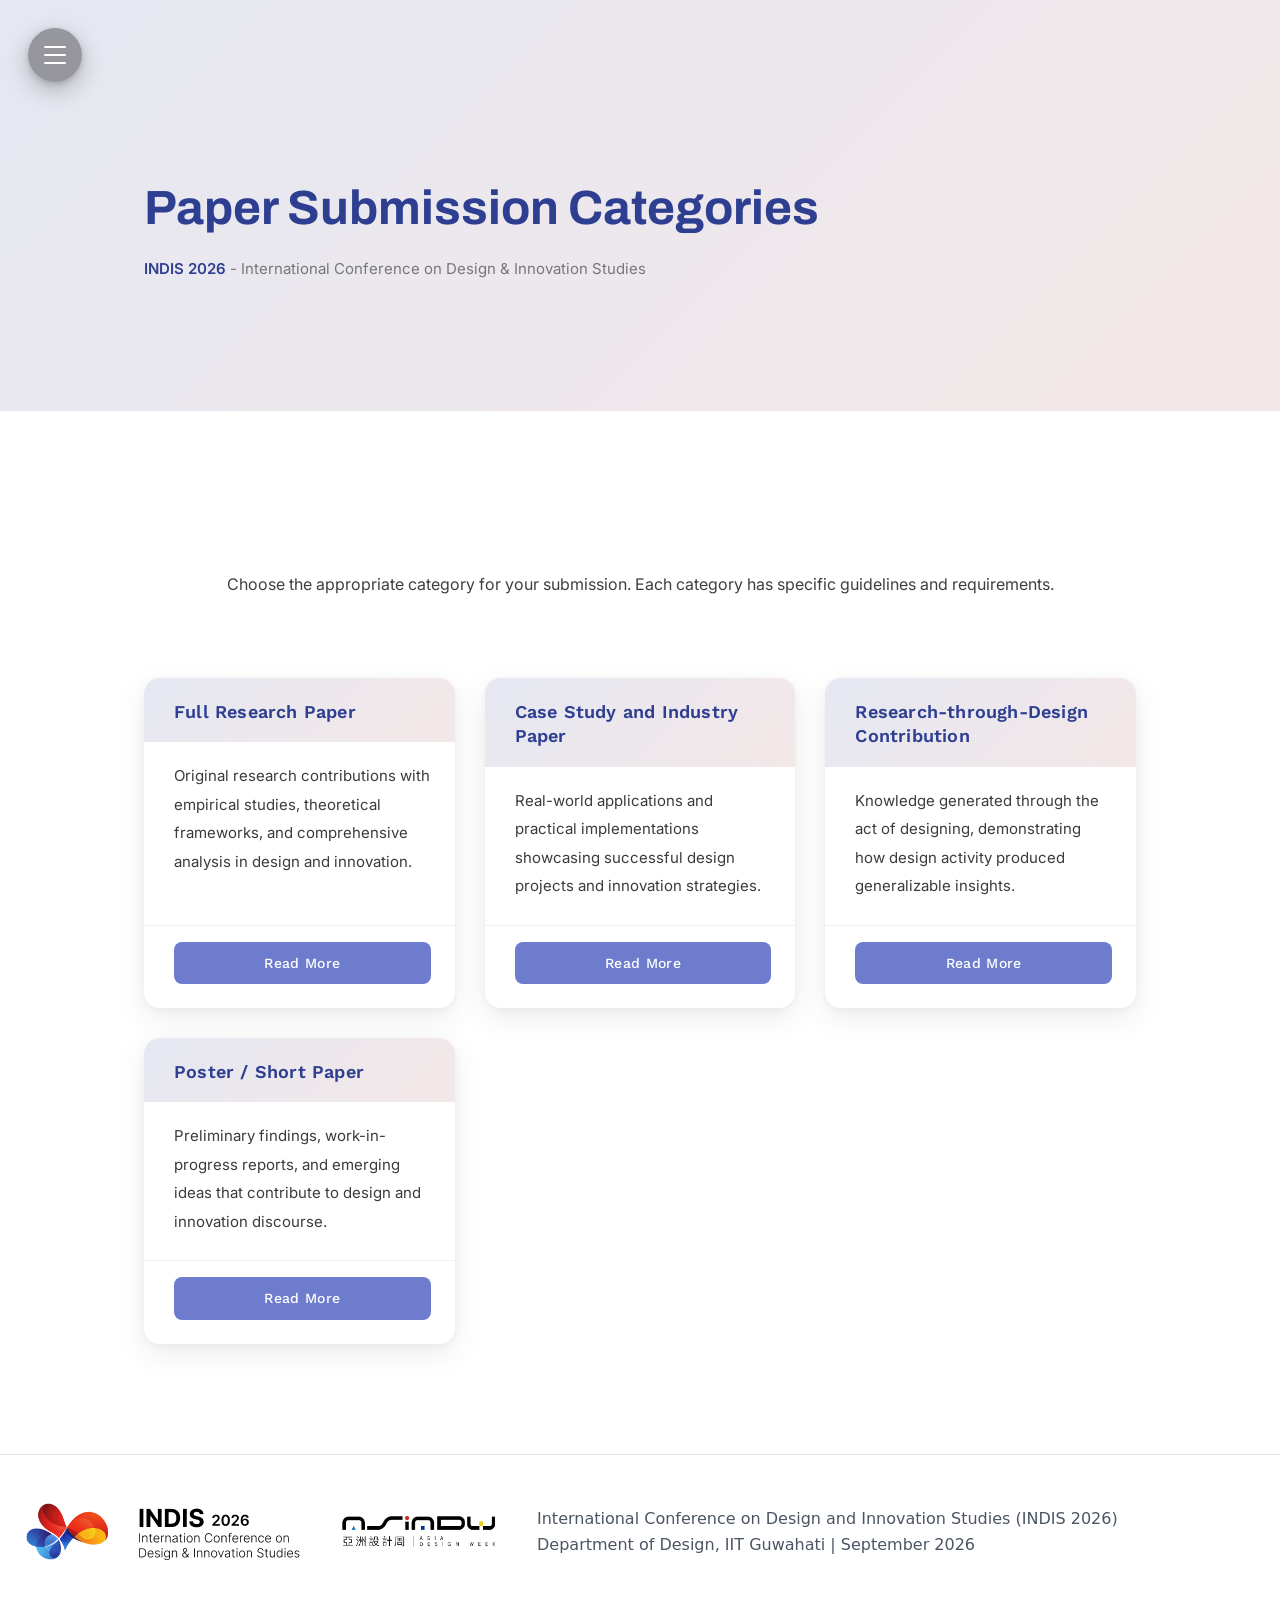
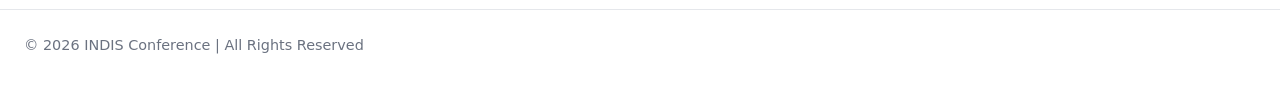
==== commit b5ce3a73: "add new pages" ====
--- a/call_for_paper.html
+++ b/call_for_paper.html
@@ -14,320 +14,171 @@
         href="https://fonts.googleapis.com/css2?family=Archivo:wght@400;700&family=DM+Sans:wght@400;500&family=Inter:wght@300;400;500;600;700&family=PT+Sans:wght@400;700&family=Work+Sans:wght@400;500&display=swap"
         rel="stylesheet" />
 </head>
+
 <body>
+    <!-- Side Menu -->
+    <nav id="sideMenu" class="side-menu">
+        <button class="menu-close" onclick="toggleMenu()">
+            <svg width="24" height="24" viewBox="0 0 24 24" fill="none">
+                <path d="M18 6L6 18M6 6L18 18" stroke="#3f3f3f" stroke-width="2" stroke-linecap="round" />
+            </svg>
+        </button>
+        <div class="menu-links">
+            <a href="index.html">HOME</a>
+            <a href="index.html#overview">Overview</a>
+            <a href="index.html#call-for-papers">Call For Papers</a>
+            <a href="index.html#types-of-submissions">Types of Submission</a>
+            <a href="index.html#submission">Submission Categories</a>
+            <a href="index.html#paper-submission">Paper Submission</a>
+            <a href="index.html#publication">INDIS Publication</a>
+            <a href="index.html#important-dates">Important Dates</a>
+            <a href="index.html#adw">Asian Vanguard Art & Design Award 2026</a>
+            <a href="index.html#organisation">Organisations</a>
+            <div class="menu-divider"></div>
+            <a href="index.html#contact">Contact</a>
+        </div>
+        <div class="social-media">
+            <a href="#"><img src="images/icons/Social Media_Card/facebook.png" alt="Facebook" /></a>
+            <a href="#"><img src="images/icons/Social Media_Card/twitter.png" alt="Twitter" /></a>
+            <a href="#"><img src="images/icons/Social Media_Card/instagram.png" alt="Instagram" /></a>
+            <a href="#"><img src="images/icons/Social Media_Card/linkedin.png" alt="LinkedIn" /></a>
+            <a href="#"><img src="images/icons/Social Media_Card/youtube.png" alt="YouTube" /></a>
+        </div>
+    </nav>
 
-    <main class="container">
-        <!-- Paper Categories Section -->
-        <section class="paper-categories-section">
-            <h2>Paper Submission Categories</h2>
-            <p>Choose the appropriate category for your submission. Each category has specific guidelines and requirements.</p>
-            
-            <div class="categories-grid">
-                <!-- Research Paper Category -->
-                <div class="topic-card">
-                    <div class="topic-badge">
-                        <p>Research Paper</p>
-                    </div>
-                    <div class="topic-description">
-                        <p>
-                            Original research contributions with empirical studies, theoretical frameworks, and comprehensive analysis in design and innovation.
-                        </p>
-                    </div>
-                    <div class="topic-apply">
-                        <a href="research-paper-form.html" class="apply-btn">Apply Now</a>
-                    </div>
+    <!-- Hamburger Menu -->
+    <div class="hamburger-menu" onclick="toggleMenu()">
+        <span></span>
+        <span></span>
+        <span></span>
+    </div>
+
+    <!-- Page Header -->
+    <div class="page-header-bg">
+        <div class="container">
+            <h1 style="color: #2e3f92; font-family: Archivo; font-size: 48px; font-weight: 700; margin-bottom: 10px;">
+                Paper Submission Categories</h1>
+            <p style="color: #777; font-size: 15px; margin: 0;">
+                <span style="color: #2e3f92; font-weight: 600;">INDIS 2026</span> - International Conference on Design &
+                Innovation Studies
+            </p>
+        </div>
+    </div>
+
+    <!-- Main Content -->
+    <main>
+        <div class="container">
+            <section class="paper-categories-section">
+                <div class="content-section">
+                    <p style="margin-bottom: 30px; line-height: 1.7; text-align: center;">
+                        Choose the appropriate category for your submission. Each category has specific guidelines and
+                        requirements.
+                    </p>
                 </div>
 
-                <!-- Case Study Category -->
-                <div class="topic-card">
-                    <div class="topic-badge">
-                        <p>Case Study</p>
+                <div class="categories-grid">
+                    <!-- Research Paper Category -->
+                    <div class="topic-card">
+                        <div class="topic-badge">
+                            <p>Full Research Paper</p>
+                        </div>
+                        <div class="topic-description">
+                            <p>
+                                Original research contributions with empirical studies, theoretical frameworks, and
+                                comprehensive
+                                analysis in design and innovation.
+                            </p>
+                        </div>
+                        <div class="topic-apply">
+                            <a href="paper_pages/research_paper.html" class="apply-btn">Read More</a>
+                        </div>
                     </div>
-                    <div class="topic-description">
-                        <p>
-                            Real-world applications and practical implementations showcasing successful design projects and innovation strategies.
-                        </p>
+
+                    <!-- Case Study Category -->
+                    <div class="topic-card">
+                        <div class="topic-badge">
+                            <p>Case Study and Industry Paper</p>
+                        </div>
+                        <div class="topic-description">
+                            <p>
+                                Real-world applications and practical implementations showcasing successful design
+                                projects and
+                                innovation strategies.
+                            </p>
+                        </div>
+                        <div class="topic-apply">
+                            <a href="paper_pages/case_study.html" class="apply-btn">Read More</a>
+                        </div>
                     </div>
-                    <div class="topic-apply">
-                        <a href="case-study-form.html" class="apply-btn">Apply Now</a>
+                    <!-- Literature Review Category -->
+                    <div class="topic-card">
+                        <div class="topic-badge">
+                            <p>Research-through-Design Contribution</p>
+                        </div>
+                        <div class="topic-description">
+                            <p>
+                                Knowledge generated through the act of designing, demonstrating how design activity
+                                produced generalizable insights.
+                            </p>
+                        </div>
+                        <div class="topic-apply">
+                            <a href="paper_pages/research_through_design.html" class="apply-btn">Read More</a>
+                        </div>
                     </div>
+
+                    <!-- Short Paper Category -->
+                    <div class="topic-card">
+                        <div class="topic-badge">
+                            <p>Poster / Short Paper</p>
+                        </div>
+                        <div class="topic-description">
+                            <p>
+                                Preliminary findings, work-in-progress reports, and emerging ideas that contribute to
+                                design and
+                                innovation discourse.
+                            </p>
+                        </div>
+                        <div class="topic-apply">
+                            <a href="paper_pages/short_papers_posters.html" class="apply-btn">Read More</a>
+                        </div>
+                    </div>
+
+            </section>
+        </div>
+    </main>
+    <footer class="footer">
+        <!-- TOP -->
+        <div class="footer-top">
+            <div class="footer-top-grid">
+                <!-- Logos -->
+                <div class="footer-logos">
+                    <img src="images/indis_logo.png" alt="Conference Logo" />
+                    <img src="images/Indis.png" alt="INDIS 2026" />
+                    <img src="images/icons/asiandw_logo.webp" alt="INDIS 2026" />
                 </div>
-                <!-- Literature Review Category -->
-                <div class="topic-card">
-                    <div class="topic-badge">
-                        <p>Literature Review</p>
-                    </div>
-                    <div class="topic-description">
-                        <p>
-                            Comprehensive systematic reviews analyzing current state of knowledge in specific areas of design and innovation studies.
-                        </p>
-                    </div>
-                    <div class="topic-apply">
-                        <a href="literature-review-form.html" class="apply-btn">Apply Now</a>
-                    </div>
-                </div>
-
-                <!-- Short Paper Category -->
-                <div class="topic-card">
-                    <div class="topic-badge">
-                        <p>Short Paper</p>
-                    </div>
-                    <div class="topic-description">
-                        <p>
-                            Preliminary findings, work-in-progress reports, and emerging ideas that contribute to design and innovation discourse.
-                        </p>
-                    </div>
-                    <div class="topic-apply">
-                        <a href="short-paper-form.html" class="apply-btn">Apply Now</a>
-                    </div>
+                <!-- Description -->
+                <div class="footer-description">
+                    <p>
+                        International Conference on Design and Innovation Studies (INDIS
+                        2026) Department of Design, IIT Guwahati | September 2026
+                    </p>
                 </div>
             </div>
+        </div>
 
-            <div class="submission-info">
-                <h3>Need Help Choosing?</h3>
-                <p>If you're unsure which category best fits your submission, please review our <a href="submission_guidelines.html">detailed submission guidelines</a> or <a href="contact.html">contact us</a> for guidance.</p>
+        <!-- BOTTOM -->
+        <div class="footer-bottom">
+            <span>© 2026 INDIS Conference | All Rights Reserved</span>
+
+            <div class="footer-socials">
+                <i class="fab fa-facebook-f"></i>
+                <i class="fab fa-twitter"></i>
+                <i class="fab fa-instagram"></i>
+                <i class="fab fa-linkedin-in"></i>
+                <i class="fab fa-youtube"></i>
             </div>
-        </section>
-    </main>
-        <div class="submission--cate-container">
-      <section class="submission-cate-section" id="submission">
-        <h2>Submission Categories</h2>
-        <p class="adv-collab sub-heading">
-          <span>INDIS 2026</span> - International Conference on Design & Innovation Studies
-        </p>
-        <p>INDIS 2026 invites original contributions in four categories representing diverse forms of design and
-          innovation scholarship. Submissions should demonstrate rigor, clarity of contribution, and relevance to design
-          and innovation studies.</p>
-        <h3> 1. Full Research Papers (6 pages including references)</h3>
-        <p>Full Research Papers present <b>completed research with clear theoretical or empirical contributions</b> to
-          design
-          and innovation studies. Submissions should demonstrate methodological rigor and clearly articulate research
-          questions, methods, and findings.</p>
-        <h4>Typical Structure</h4>
-        <ol>
-          <li>Title and Abstract (150–250 words)</li>
-          <li>Keywords (4–6)</li>
-          <li>Introduction and Research Problem</li>
-          <li>Literature Review / Theoretical Background</li>
-          <li>Research Methodology</li>
-          <li>Results / Findings</li>
-          <li>Discussion</li>
-          <li>Contributions to Design and Innovation Studies</li>
-          <li>Limitations and Future Work</li>
-          <li>References</li>
-        </ol>
-        <h4>
-          Length
-        </h4>
-        <ol>
-          <li>Maximum <b>6 pages including references</b></li>
-          <li>Papers exceeding the page limit will be desk rejected.</li>
-        </ol>
-        <!-- 2 -->
-        <h3>2. Case Studies and Industry Papers (6 pages including references)</h3>
-        <p>Case Studies and Industry Papers present <b>documented real-world design or innovation projects</b> from
-          academia,
-          industry, government, or non-profit sectors. Submissions should focus on <b>practical insights and lessons
-            learned,</b> rather than theoretical development.</p>
-        <p>Pure marketing or product descriptions will not be accepted.</p>
-        <h4>Typical Structure</h4>
-        <ul>
-          <li>Title and Abstract (150–250 words)</li>
-          <li>Keywords (4–6)</li>
-          <li>Context and Problem Description</li>
-          <li>Stakeholders and Constraints</li>
-          <li>Approach and Process</li>
-          <li>Methods or Tools Used</li>
-          <li>Implementation</li>
-          <li>Outcomes and Evaluation</li>
-          <li>Lessons Learned</li>
-          <li>Implications for Practice</li>
-          <li>References (if applicable)</li>
-        </ul>
-
-        <h4>
-          Length
-        </h4>
-        <ol>
-          <li>Maximum <b>6 pages including references</b></li>
-        </ol>
-
-        <!-- 3 -->
-        <h3>3. Research-through-Design Contributions (6 pages including references)</h3>
-        <p>Research-through-Design (RtD) Contributions present <b>knowledge generated through the act of designing.</b>
-          Submissions must demonstrate how design activity produced <b>generalizable knowledge,</b> not only artifacts or
-          design outcomes.</p>
-        <p>Pure design portfolios without research reflection will not be accepted.</p>
-        <h4>Typical Structure</h4>
-        <ul>
-          <li>Title and Abstract (150–250 words)</li>
-          <li>Keywords (4–6)</li>
-          <li>Research Question or Design Inquiry</li>
-          <li>Background and Related Work</li>
-          <li>Design Process</li>
-          <li>Artifacts or Prototypes</li>
-          <li>Reflection and Knowledge Contribution</li>
-          <li>Discussion</li>
-          <li>Limitations</li>
-          <li>References</li>
-        </ul>
-
-        <h4>
-          Important Requirement
-        </h4>
-        <p>Submissions must clearly state:</p>
-        <ol>
-          <li>What knowledge was produced</li>
-          <li>How the design process generated knowledge</li>
-          <li>Why this knowledge matters beyond the project</li>
-        </ol>
-
-        <h4>
-          Length
-        </h4>
-        <ol>
-          <li>Maximum <b>6 pages including references</b></li>
-        </ol>
-
-        <!-- 4 -->
-        <h3>4. Posters / Short Papers (3 pages including references)</h3>
-        <p>Posters present <b>early-stage research, emerging ideas, or focused contributions.</b> This category is intended for
-          <b>work-in-progress research and exploratory studies.</b> Accepted posters will be presented during the poster
-          session.</p>
-        <h4>Typical Structure</h4>
-        <ul>
-          <li>Title and Abstract (100–150 words)</li>
-          <li>Keywords (3–5)</li>
-          <li>Research Problem or Idea</li>
-          <li>Background</li>
-          <li>Approach</li>
-          <li>Preliminary Results or Expected Contributions</li>
-          <li>References</li>
-        </ul>
-        <h4>
-          Length
-        </h4>
-        <ol>
-          <li>Maximum <b>3 pages including references</b></li>
-        </ol>
-      </section>
-    </div>
-
-    <!-- Paper Submission -->
-    <div class="submission-container">
-      <section class="submission-section" id="paper-submission">
-        <h2>Paper Submission</h2>
-        <p class="adv-collab sub-heading">
-          <span>INDIS 2026</span> - International Conference on Design & Innovation Studies
-        </p>
-        <p>All submissions to <b>INDIS 2026 – International Conference on Design and Innovation Studies</b> must be made
-          electronically through the <b>EasyChair conference management system.</b></p>
-
-        <p>Authors are required to submit their manuscripts in PDF format through the official submission portal.
-          Submissions sent by email or other means will not be considered.</p>
-
-        <p>The EasyChair submission link will be provided on this page.</p>
-        <h3> Submission Process</h3>
-        <p>Authors should follow the steps below to submit their paper:</p>
-
-
-
-
-        <ol>
-          <li>Create or log in to an EasyChair account.</li>
-          <li>Select the appropriate submission category:</li>
-          <ul>
-            <li>Full Research Paper</li>
-            <li>Case Study and Industry Paper</li>
-            <li>Research-through-Design Contribution</li>
-            <li>Poster / Short Paper</li>
-          </ul>
-          <li>Enter the required metadata:</li>
-          <ul>
-            <li>Paper title</li>
-            <li>Abstract</li>
-            <li>Keywords</li>
-            <li>Author details and affiliations</li>
-          </ul>
-          <li>Upload the manuscript in PDF format.</li>
-          <li>Confirm and finalize the submission.</li>
-        </ol>
-        <p>Authors may update their submissions any time before the submission deadline.</p>
-        <h4>
-          Submission Requirements
-        </h4>
-        <ul>
-          <li>Papers must be written in <b>English</b></li>
-          <li>Manuscripts must be submitted in <b>PDF format</b></li>
-          <li>Submissions must follow the <b>INDIS 2026 formatting guidelines</b></li>
-          <li>Submissions must comply with the specified <b>page limits</b></li>
-          <li>Submissions must be <b>original and unpublished</b></li>
-          <li>Simultaneous submission to other conferences or journals is not permitted</li>
-        </ul>
-        <h4>
-          Review Process
-        </h4>
-        <p>
-          All submissions will undergo <b>peer review</b> by members of the Technical Program Committee and external
-          reviewers.
-        </p>
-        <p>Review criteria include:</p>
-        <ul>
-          <li>Relevance to the conference themes</li>
-          <li>Originality</li>
-          <li>Methodological rigor</li>
-          <li>Clarity of presentation</li>
-          <li>Contribution to design and innovation studies</li>
-        </ul>
-        <h4>
-          Important Note on Anonymization
-        </h4>
-        <p>
-          Submissions should be prepared for <b>double-blind review.</b>
-        </p>
-        <p>Authors should ensure that:</p>
-        <ul>
-          <li>Author names and affiliations are removed from the manuscript</li>
-          <li>Self-references are anonymized where necessary</li>
-          <li>Document properties do not reveal author identity</li>
-        </ul>
-        <p>Detailed instructions for preparing anonymized submissions will be provided.</p>
-      </section>
-    </div>
-
-    <!-- INDIS Publication -->
-    <div class="submission-container" id="publication">
-      <section class="submission-section">
-        <h2>INDIS Publication</h2>
-        <p class="adv-collab sub-heading">
-          <span>INDIS 2026</span> - International Conference on Design & Innovation Studies
-        </p>
-        <p>
-          All accepted and presented papers at <b>INDIS 2026 – International Conference on Design and Innovation
-            Studies</b> will be published in the <b>conference proceedings by Springer,</b> subject to compliance with
-          the publisher’s submission and formatting requirements.
-        </p>
-        <p>Authors of accepted papers will be required to revise their manuscripts in accordance with the <b>Springer
-            proceedings format and submission guidelines,</b> which will be provided at a later stage on the conference
-          website.</p>
-        <p>
-          In addition to the proceedings, a <b>limited number of high-quality papers</b> will be shortlisted by the
-          Technical Program Committee and invited for <b>extended submission to an <b>international peer-reviewed
-              journal</b>. Details of the journal</b> and submission process will be <b>announced separately.</b>
-        </p>
-        <h4>
-          Important Notes
-        </h4>
-        <ul>
-          <li>Only <b>registered and presented papers</b> will be included in the Springer proceedings.</li>
-          <li>Papers must comply with the <b>Springer formatting requirements</b> (to be updated).</li>
-          <li>Invited journal submissions will undergo <b>independent peer review</b> according to the journal’s
-            policies.</li>
-          <li>Acceptance in the conference <b>does not guarantee journal publication.</b></li>
-        </ul>
-      </section>
-
-    </div>
+        </div>
+    </footer>
 
     <script src="js/main.js"></script>
 </body>
--- a/css/paper.css
+++ b/css/paper.css
@@ -390,4 +390,317 @@
         padding: 6px 12px;
         font-size: 12px;
     }
-}+}
+
+/* ==== IMPROVED STRUCTURE STYLES ==== */
+
+/* Page Header Styling */
+.page-header {
+    text-align: center;
+    margin-bottom: 3rem;
+    padding-bottom: 2rem;
+    border-bottom: 2px solid #f0f0f0;
+}
+
+.page-header h1 {
+    color: #3041a0;
+    font-size: 2.5rem;
+    font-weight: 700;
+    margin-bottom: 1rem;
+}
+
+.page-description {
+    font-size: 1.1rem;
+    color: #555;
+    max-width: 800px;
+    margin: 1rem auto;
+    line-height: 1.6;
+}
+
+.note {
+    background: #fff3cd;
+    border: 1px solid #ffeaa7;
+    border-radius: 6px;
+    padding: 1rem;
+    margin: 1rem auto;
+    max-width: 600px;
+    color: #856404;
+    font-size: 0.95rem;
+}
+
+/* Form Section Styling */
+.submission-form-section {
+    background: #f8f9fa;
+    padding: 3rem 0;
+    margin: 2rem 0;
+}
+
+.form-section {
+    margin-bottom: 2.5rem;
+    padding-bottom: 2rem;
+    border-bottom: 1px solid #e9ecef;
+}
+
+.form-section:last-child {
+    border-bottom: none;
+    margin-bottom: 0;
+}
+
+.form-section h3 {
+    color: #3041a0;
+    font-size: 1.3rem;
+    font-weight: 600;
+    margin-bottom: 1.5rem;
+    padding-bottom: 0.5rem;
+    border-bottom: 2px solid #3041a0;
+    display: inline-block;
+}
+
+/* Improved submission section styling */
+.section-intro {
+    font-size: 1.1rem;
+    color: #555;
+    margin-bottom: 2rem;
+    line-height: 1.6;
+}
+
+.info-box {
+    background: #e8f4fd;
+    border: 1px solid #b3d7f0;
+    border-radius: 8px;
+    padding: 1.5rem;
+    margin: 2rem 0;
+    color: #0f3460;
+}
+
+.submission-steps {
+    counter-reset: step-counter;
+    padding-left: 0;
+    list-style: none;
+}
+
+.submission-steps > li {
+    counter-increment: step-counter;
+    position: relative;
+    padding: 1rem 0 1rem 3rem;
+    border-left: 2px solid #e9ecef;
+    margin-bottom: 1rem;
+}
+
+.submission-steps > li::before {
+    content: counter(step-counter);
+    position: absolute;
+    left: -1.5rem;
+    background: #3041a0;
+    color: white;
+    width: 2rem;
+    height: 2rem;
+    border-radius: 50%;
+    display: flex;
+    align-items: center;
+    justify-content: center;
+    font-weight: 600;
+    font-size: 0.9rem;
+}
+
+.submission-steps > li:last-child {
+    border-left: none;
+}
+
+/* Requirements section styling */
+.requirements-section {
+    margin: 3rem 0;
+}
+
+.requirements-columns {
+    display: grid;
+    grid-template-columns: repeat(auto-fit, minmax(300px, 1fr));
+    gap: 2rem;
+    margin-top: 1.5rem;
+}
+
+.requirement-column h4 {
+    color: #3041a0;
+    font-size: 1.2rem;
+    font-weight: 600;
+    margin-bottom: 1rem;
+    border-bottom: 1px solid #dee2e6;
+    padding-bottom: 0.5rem;
+}
+
+/* Review criteria grid */
+.review-section {
+    margin: 3rem 0;
+}
+
+.criteria-grid {
+    display: grid;
+    grid-template-columns: repeat(auto-fit, minmax(250px, 1fr));
+    gap: 1.5rem;
+    margin-top: 1.5rem;
+}
+
+.criteria-item {
+    background: #f8f9fa;
+    padding: 1.5rem;
+    border-radius: 8px;
+    border-left: 4px solid #3041a0;
+}
+
+.criteria-item h5 {
+    color: #3041a0;
+    font-size: 1.1rem;
+    font-weight: 600;
+    margin-bottom: 0.5rem;
+}
+
+.criteria-item p {
+    color: #666;
+    margin: 0;
+    font-size: 0.95rem;
+}
+
+/* Anonymization section */
+.anonymization-section {
+    margin: 3rem 0;
+    background: #f8f9fa;
+    padding: 2rem;
+    border-radius: 8px;
+    border: 1px solid #dee2e6;
+}
+
+.anonymization-checklist h4 {
+    color: #3041a0;
+    margin-bottom: 1rem;
+}
+
+.anonymization-checklist ul {
+    list-style: none;
+    padding: 0;
+}
+
+.anonymization-checklist li {
+    padding: 0.5rem 0;
+    color: #555;
+}
+
+/* Publication details */
+.publication-details {
+    margin: 2rem 0;
+}
+
+.publication-requirements {
+    background: #f8f9fa;
+    padding: 2rem;
+    border-radius: 8px;
+    margin-top: 2rem;
+}
+
+.publication-requirements h3 {
+    color: #3041a0;
+    margin-bottom: 1rem;
+}
+
+/* Enhanced Paper Submission Form */
+.paper-submission-form {
+    max-width: 900px;
+    margin: 0 auto;
+    padding: 3rem;
+    background: #ffffff;
+    border-radius: 12px;
+    box-shadow: 0 6px 20px rgba(0, 0, 0, 0.1);
+}
+
+/* Responsive improvements */
+@media (max-width: 768px) {
+    .page-header h1 {
+        font-size: 2rem;
+    }
+    
+    .submission-form-section {
+        padding: 2rem 0;
+    }
+    
+    .paper-submission-form {
+        padding: 2rem;
+    }
+    
+    .submission-steps > li {
+        padding-left: 2.5rem;
+    }
+    
+    .submission-steps > li::before {
+        left: -1.25rem;
+        width: 1.8rem;
+        height: 1.8rem;
+    }
+    
+    .requirements-columns {
+        grid-template-columns: 1fr;
+        gap: 1.5rem;
+    }
+    
+    .criteria-grid {
+        grid-template-columns: 1fr;
+    }
+    
+    .anonymization-section {
+        padding: 1.5rem;
+    }
+}
+
+/* ==== CASE STUDY PAGE SPECIFIC STYLES ==== */
+
+.page-header-bg {
+    background: linear-gradient(135deg, rgba(46, 63, 146, 0.12), rgba(141, 26, 26, 0.10));
+    padding: 120px 0 80px 0;
+    position: relative;
+}
+
+.content-section {
+    padding: 50px 0;
+}
+
+.simple-list {
+    list-style: none;
+    padding: 0;
+    margin: 20px 0;
+}
+
+.simple-list li {
+    margin-bottom: 8px;
+    padding-left: 20px;
+    position: relative;
+    line-height: 1.6;
+}
+
+.simple-list li::before {
+    content: "•";
+    color: #2e3f92;
+    font-weight: bold;
+    position: absolute;
+    left: 0;
+}
+
+.numbered-list {
+    padding-left: 20px;
+    margin: 20px 0;
+}
+
+.numbered-list li {
+    margin-bottom: 8px;
+    line-height: 1.6;
+}
+
+.case-study-h3 {
+    color: #2e3f92;
+    font-weight: 600;
+    font-size: 20px;
+    margin: 30px 0 15px 0;
+}
+
+.section-number {
+    color: #2e3f92;
+    font-weight: 700;
+    font-size: 24px;
+}
